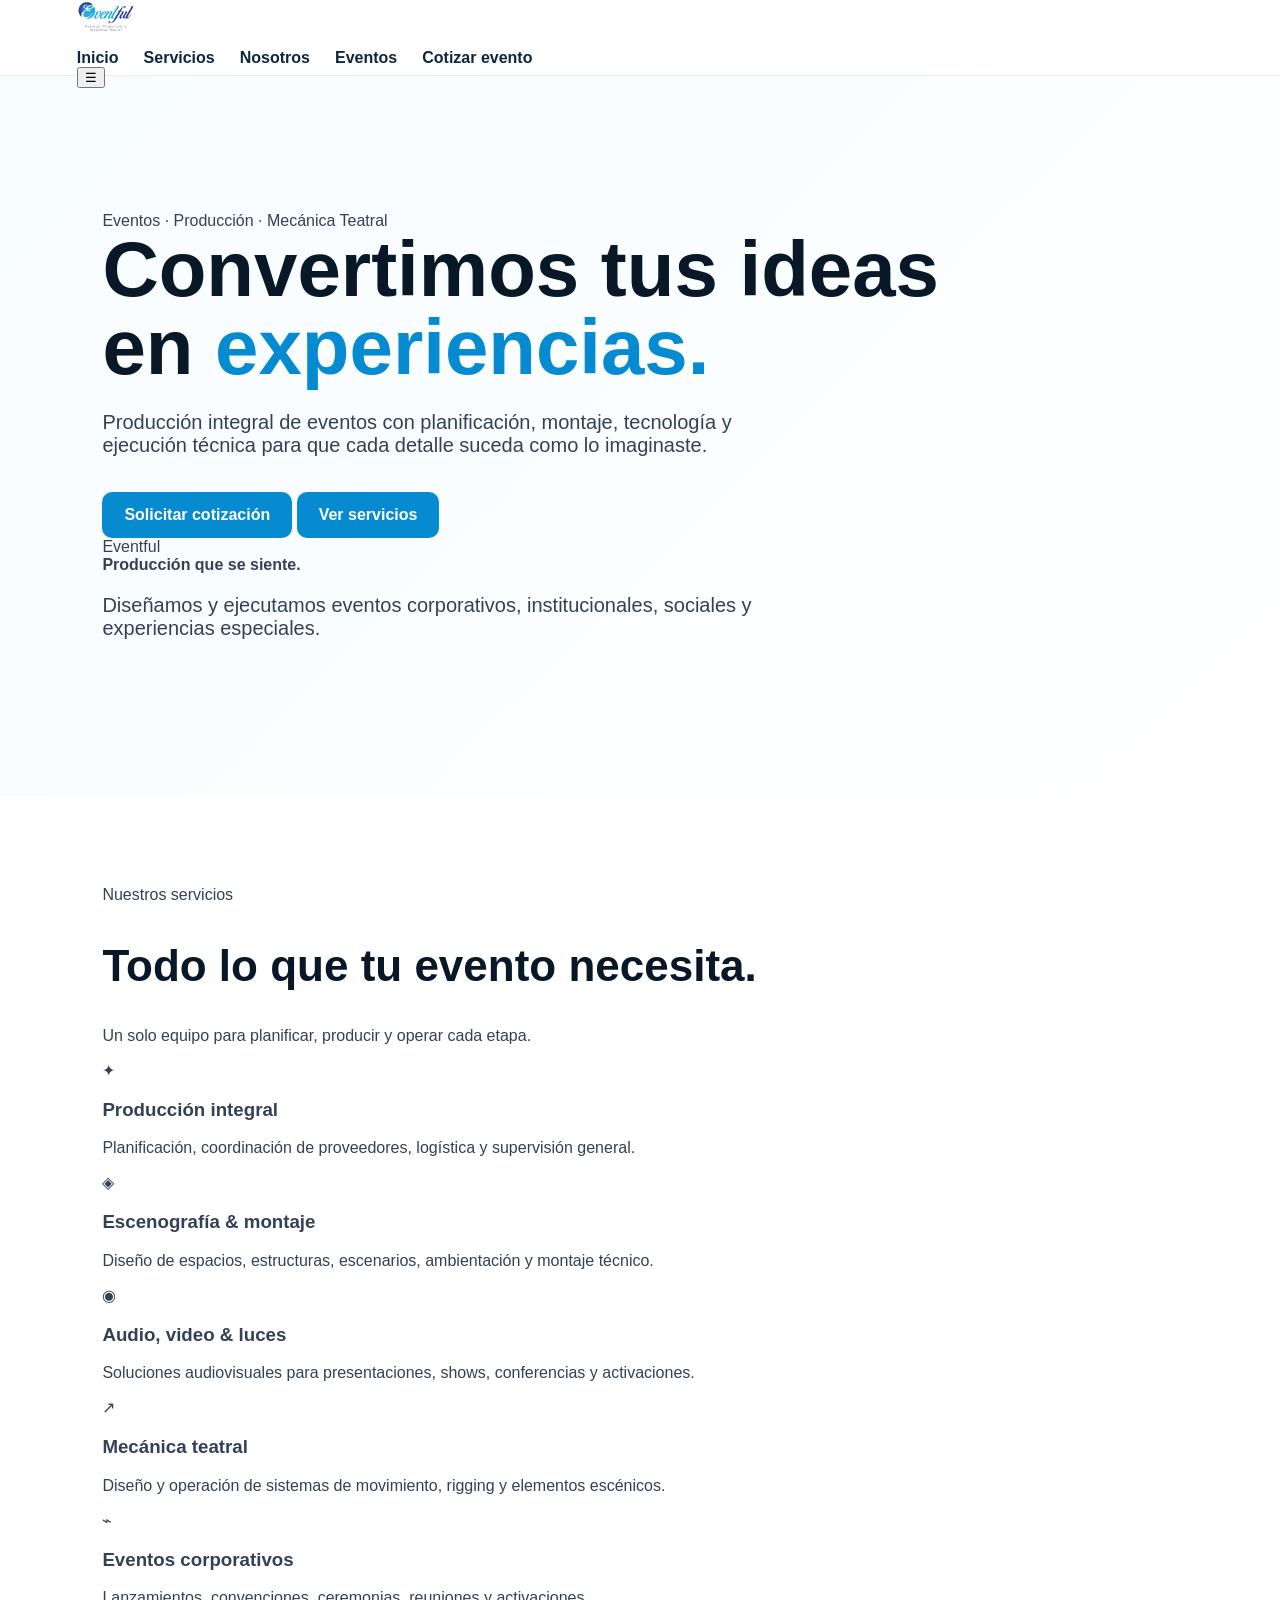
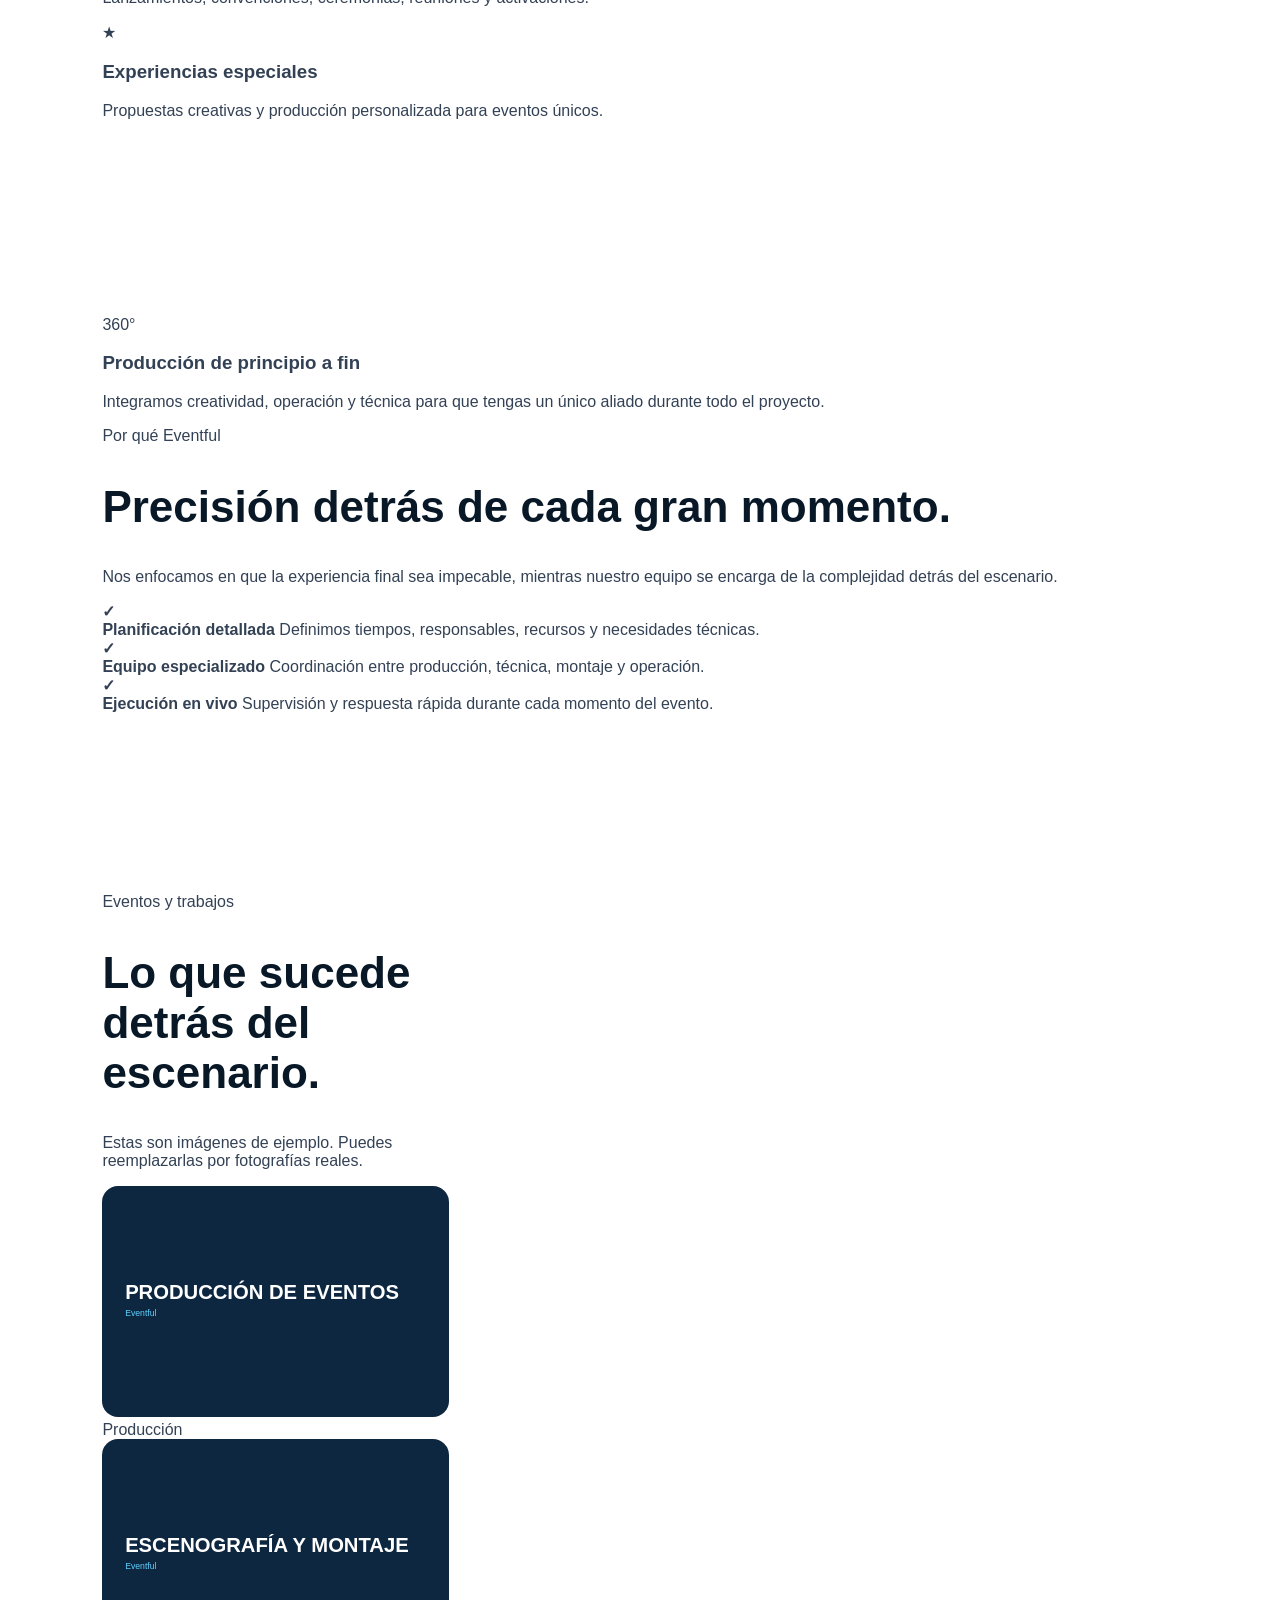
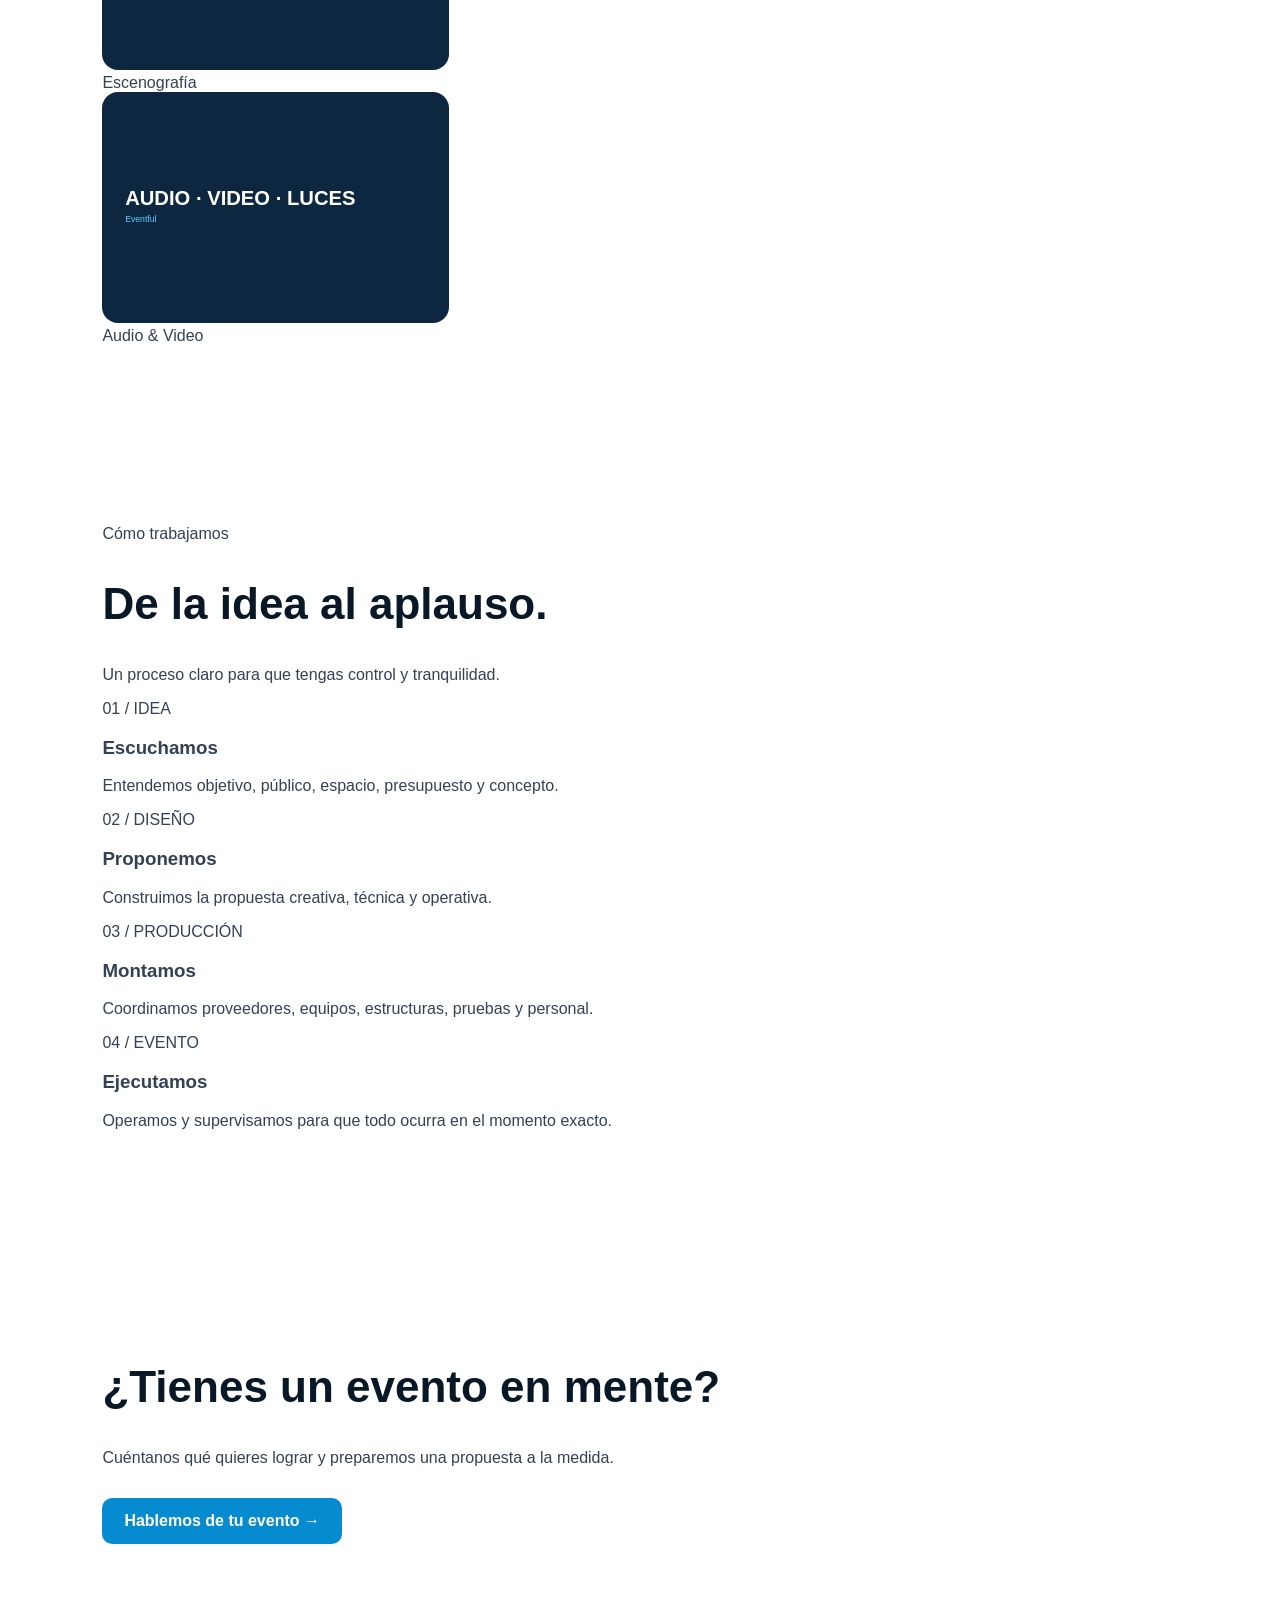
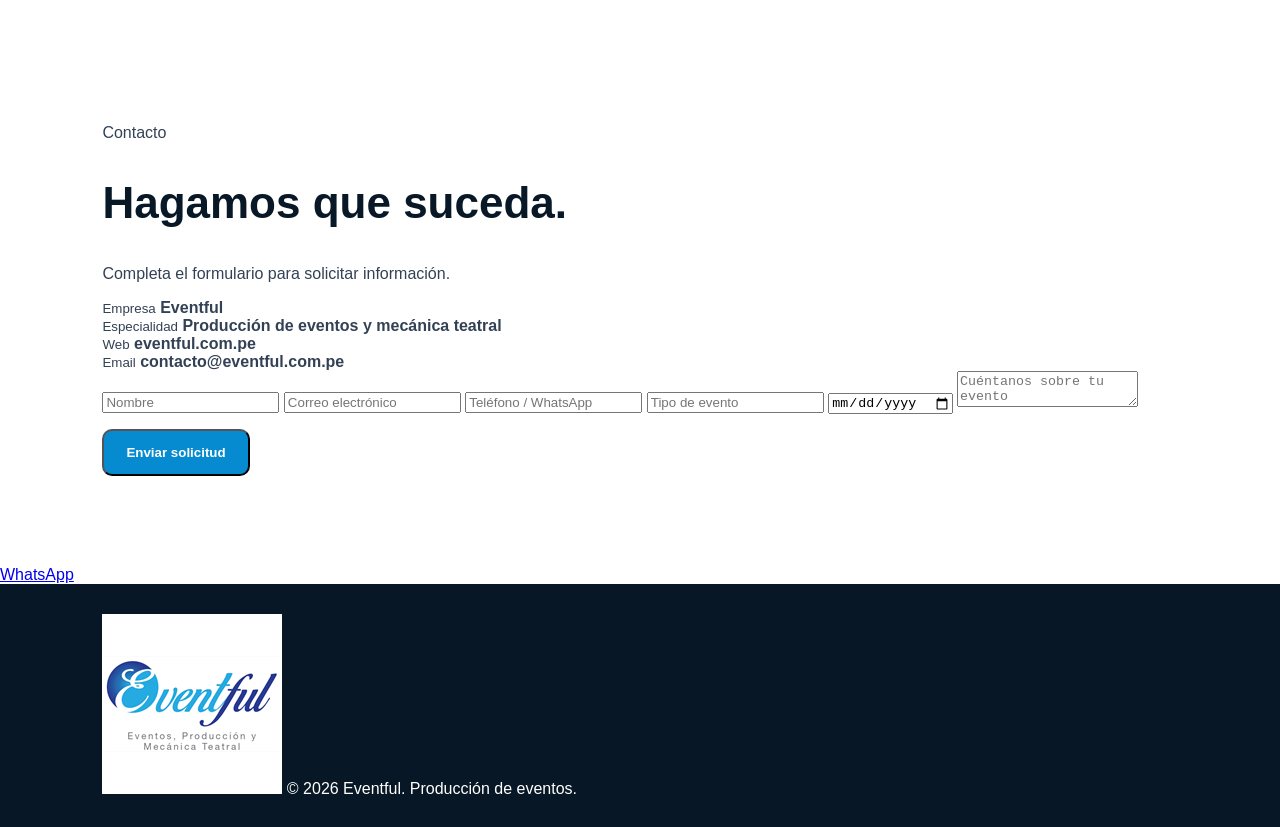
==== index.html @ 6dc1ee7d "Add files via upload" ====
<!DOCTYPE html>
<html lang="es">
<head>
  <meta charset="UTF-8">
  <meta name="viewport" content="width=device-width, initial-scale=1.0">
  <meta name="description" content="Eventful - Producción de eventos, mecánica teatral y soluciones integrales.">
  <title>Eventful | Producción de Eventos</title>
  <link rel="stylesheet" href="style.css">
</head>
<body>

<header>
  <div class="container nav">
    <a href="#inicio" aria-label="Eventful">
      <img class="logo" src="logo.png" alt="Eventful">
    </a>

    <nav>
      <a href="#inicio">Inicio</a>
      <a href="#servicios">Servicios</a>
      <a href="#nosotros">Nosotros</a>
      <a href="#eventos">Eventos</a>
      <a href="#contacto" class="nav-cta">Cotizar evento</a>
    </nav>

    <button class="menu" onclick="toggleMenu()" aria-label="Abrir menú">☰</button>
  </div>
</header>

<main>

<section class="hero" id="inicio">
  <div class="container hero-grid">
    <div class="reveal">
      <div class="eyebrow">Eventos · Producción · Mecánica Teatral</div>
      <h1>Convertimos tus ideas en <span>experiencias.</span></h1>
      <p>
        Producción integral de eventos con planificación, montaje, tecnología
        y ejecución técnica para que cada detalle suceda como lo imaginaste.
      </p>

      <div class="buttons">
        <a class="btn btn-primary" href="#contacto">Solicitar cotización</a>
        <a class="btn btn-outline" href="#servicios">Ver servicios</a>
      </div>
    </div>

    <div class="hero-card reveal">
      <div class="stage">
        <div class="stage-mark">Event<span>ful</span></div>
      </div>

      <div class="card-content">
        <strong>Producción que se siente.</strong>
        <p>
          Diseñamos y ejecutamos eventos corporativos, institucionales,
          sociales y experiencias especiales.
        </p>
      </div>
    </div>
  </div>
</section>

<section id="servicios">
  <div class="container">
    <div class="section-head reveal">
      <div class="kicker">Nuestros servicios</div>
      <h2>Todo lo que tu evento necesita.</h2>
      <p>Un solo equipo para planificar, producir y operar cada etapa.</p>
    </div>

    <div class="service-grid">
      <article class="service reveal">
        <div class="icon">✦</div>
        <h3>Producción integral</h3>
        <p>Planificación, coordinación de proveedores, logística y supervisión general.</p>
      </article>

      <article class="service reveal">
        <div class="icon">◈</div>
        <h3>Escenografía & montaje</h3>
        <p>Diseño de espacios, estructuras, escenarios, ambientación y montaje técnico.</p>
      </article>

      <article class="service reveal">
        <div class="icon">◉</div>
        <h3>Audio, video & luces</h3>
        <p>Soluciones audiovisuales para presentaciones, shows, conferencias y activaciones.</p>
      </article>

      <article class="service reveal">
        <div class="icon">↗</div>
        <h3>Mecánica teatral</h3>
        <p>Diseño y operación de sistemas de movimiento, rigging y elementos escénicos.</p>
      </article>

      <article class="service reveal">
        <div class="icon">⌁</div>
        <h3>Eventos corporativos</h3>
        <p>Lanzamientos, convenciones, ceremonias, reuniones y activaciones.</p>
      </article>

      <article class="service reveal">
        <div class="icon">★</div>
        <h3>Experiencias especiales</h3>
        <p>Propuestas creativas y producción personalizada para eventos únicos.</p>
      </article>
    </div>
  </div>
</section>

<section class="about" id="nosotros">
  <div class="container about-grid">

    <div class="about-panel reveal">
      <div class="big">360°</div>
      <h3>Producción de principio a fin</h3>
      <p>
        Integramos creatividad, operación y técnica para que tengas
        un único aliado durante todo el proyecto.
      </p>
    </div>

    <div class="reveal">
      <div class="kicker">Por qué Eventful</div>
      <h2>Precisión detrás de cada gran momento.</h2>
      <p>
        Nos enfocamos en que la experiencia final sea impecable,
        mientras nuestro equipo se encarga de la complejidad detrás del escenario.
      </p>

      <div class="checks">
        <div class="check">
          <b>✓</b>
          <div>
            <strong>Planificación detallada</strong>
            <span>Definimos tiempos, responsables, recursos y necesidades técnicas.</span>
          </div>
        </div>

        <div class="check">
          <b>✓</b>
          <div>
            <strong>Equipo especializado</strong>
            <span>Coordinación entre producción, técnica, montaje y operación.</span>
          </div>
        </div>

        <div class="check">
          <b>✓</b>
          <div>
            <strong>Ejecución en vivo</strong>
            <span>Supervisión y respuesta rápida durante cada momento del evento.</span>
          </div>
        </div>
      </div>
    </div>

  </div>
</section>

<section class="gallery" id="eventos">
  <div class="container">

    <div class="section-head reveal">
      <div class="kicker">Eventos y trabajos</div>
      <h2>Lo que sucede detrás del escenario.</h2>
      <p>Estas son imágenes de ejemplo. Puedes reemplazarlas por fotografías reales.</p>
    </div>

    <div class="gallery-grid">
      <div class="gallery-item reveal">
        <img src="evento-1.svg" alt="Producción de eventos">
        <span>Producción</span>
      </div>

      <div class="gallery-item reveal">
        <img src="evento-2.svg" alt="Escenografía y montaje">
        <span>Escenografía</span>
      </div>

      <div class="gallery-item reveal">
        <img src="evento-3.svg" alt="Audio, video e iluminación">
        <span>Audio & Video</span>
      </div>
    </div>

  </div>
</section>

<section id="proceso">
  <div class="container">

    <div class="section-head reveal">
      <div class="kicker">Cómo trabajamos</div>
      <h2>De la idea al aplauso.</h2>
      <p>Un proceso claro para que tengas control y tranquilidad.</p>
    </div>

    <div class="process-grid">
      <div class="step reveal">
        <div class="num">01 / IDEA</div>
        <h3>Escuchamos</h3>
        <p>Entendemos objetivo, público, espacio, presupuesto y concepto.</p>
      </div>

      <div class="step reveal">
        <div class="num">02 / DISEÑO</div>
        <h3>Proponemos</h3>
        <p>Construimos la propuesta creativa, técnica y operativa.</p>
      </div>

      <div class="step reveal">
        <div class="num">03 / PRODUCCIÓN</div>
        <h3>Montamos</h3>
        <p>Coordinamos proveedores, equipos, estructuras, pruebas y personal.</p>
      </div>

      <div class="step reveal">
        <div class="num">04 / EVENTO</div>
        <h3>Ejecutamos</h3>
        <p>Operamos y supervisamos para que todo ocurra en el momento exacto.</p>
      </div>
    </div>

  </div>
</section>

<section class="cta">
  <div class="container">
    <div class="cta-box reveal">
      <div>
        <h2>¿Tienes un evento en mente?</h2>
        <p>Cuéntanos qué quieres lograr y preparemos una propuesta a la medida.</p>
      </div>
      <a class="btn" href="#contacto">Hablemos de tu evento →</a>
    </div>
  </div>
</section>

<section class="contact" id="contacto">
  <div class="container">

    <div class="section-head reveal">
      <div class="kicker">Contacto</div>
      <h2>Hagamos que suceda.</h2>
      <p>Completa el formulario para solicitar información.</p>
    </div>

    <div class="contact-grid">

      <div class="contact-card reveal">
        <div class="contact-item">
          <small>Empresa</small>
          <strong>Eventful</strong>
        </div>

        <div class="contact-item">
          <small>Especialidad</small>
          <strong>Producción de eventos y mecánica teatral</strong>
        </div>

        <div class="contact-item">
          <small>Web</small>
          <strong>eventful.com.pe</strong>
        </div>

        <div class="contact-item">
          <small>Email</small>
          <strong>contacto@eventful.com.pe</strong>
        </div>
      </div>

      <div class="contact-card reveal">
        <form onsubmit="sendForm(event)">
          <input id="name" type="text" placeholder="Nombre" required>
          <input id="email" type="email" placeholder="Correo electrónico" required>
          <input id="phone" type="tel" placeholder="Teléfono / WhatsApp" required>
          <input id="event" type="text" placeholder="Tipo de evento">
          <input id="date" type="date">
          <textarea id="message" placeholder="Cuéntanos sobre tu evento" required></textarea>
          <button class="btn btn-primary" type="submit">Enviar solicitud</button>
        </form>
      </div>

    </div>
  </div>
</section>

</main>

<a class="whatsapp" href="https://wa.me/51999999999" target="_blank" rel="noopener">
  WhatsApp
</a>

<footer>
  <div class="container footer-inner">
    <img class="footer-logo" src="logo.png" alt="Eventful">
    <span>© <span id="year"></span> Eventful. Producción de eventos.</span>
  </div>
</footer>

<script src="script.js"></script>
<script>
  document.getElementById("year").textContent = new Date().getFullYear();

  function toggleMenu() {
    const nav = document.querySelector("nav");
    if (nav.style.display === "flex") {
      nav.removeAttribute("style");
    } else {
      nav.style.display = "flex";
      nav.style.position = "absolute";
      nav.style.top = "76px";
      nav.style.left = "0";
      nav.style.right = "0";
      nav.style.padding = "20px";
      nav.style.background = "#fff";
      nav.style.flexDirection = "column";
      nav.style.alignItems = "stretch";
    }
  }

  function sendForm(e) {
    e.preventDefault();

    const name = document.getElementById("name").value;
    const email = document.getElementById("email").value;
    const phone = document.getElementById("phone").value;
    const eventType = document.getElementById("event").value || "Evento";
    const date = document.getElementById("date").value || "Por definir";
    const message = document.getElementById("message").value;

    const subject = encodeURIComponent("Solicitud de cotización - " + eventType);

    const body = encodeURIComponent(
      "Hola Eventful,%0A%0A" +
      "Nombre: " + name + "%0A" +
      "Correo: " + email + "%0A" +
      "Teléfono: " + phone + "%0A" +
      "Tipo de evento: " + eventType + "%0A" +
      "Fecha: " + date + "%0A%0A" +
      "Detalles:%0A" + message
    );

    window.location.href =
      "mailto:contacto@eventful.com.pe?subject=" + subject + "&body=" + body;
  }
</script>

</body>
</html>
---- style.css ----
*{box-sizing:border-box}html{scroll-behavior:smooth}body{margin:0;font-family:Arial,Segoe UI,sans-serif;color:#334155}header{height:76px;display:flex;align-items:center;justify-content:space-between;padding:8px 6%;position:sticky;top:0;background:#fff;z-index:10;border-bottom:1px solid #eee}header img{height:58px}nav{display:flex;gap:25px}nav a{color:#0d2740;text-decoration:none;font-weight:700}.hero{min-height:80vh;padding:120px 8%;display:flex;flex-direction:column;justify-content:center;background:linear-gradient(135deg,#f7fcff,#fff)}h1{font-size:clamp(42px,7vw,78px);max-width:850px;color:#081827;line-height:1;margin:0 0 25px}h1 span{color:#078bd0}h2{font-size:44px;color:#081827}.hero p{font-size:20px;max-width:700px}.btn{display:inline-block;background:#078bd0;color:white;padding:14px 22px;border-radius:10px;text-decoration:none;font-weight:bold;margin-top:15px}.grid{display:grid;grid-template-columns:repeat(3,1fr);gap:20px}.grid article{padding:35px;background:#f5f9fc;border-radius:18px;font-size:20px;font-weight:bold;color:#0d2740}section{padding:90px 8%}.gallery{display:grid;grid-template-columns:repeat(3,1fr);gap:18px}.gallery img{width:100%;border-radius:16px}footer{padding:30px 8%;background:#071725;color:#fff}@media(max-width:700px){nav{display:none}.grid,.gallery{grid-template-columns:1fr}section{padding:65px 7%}}
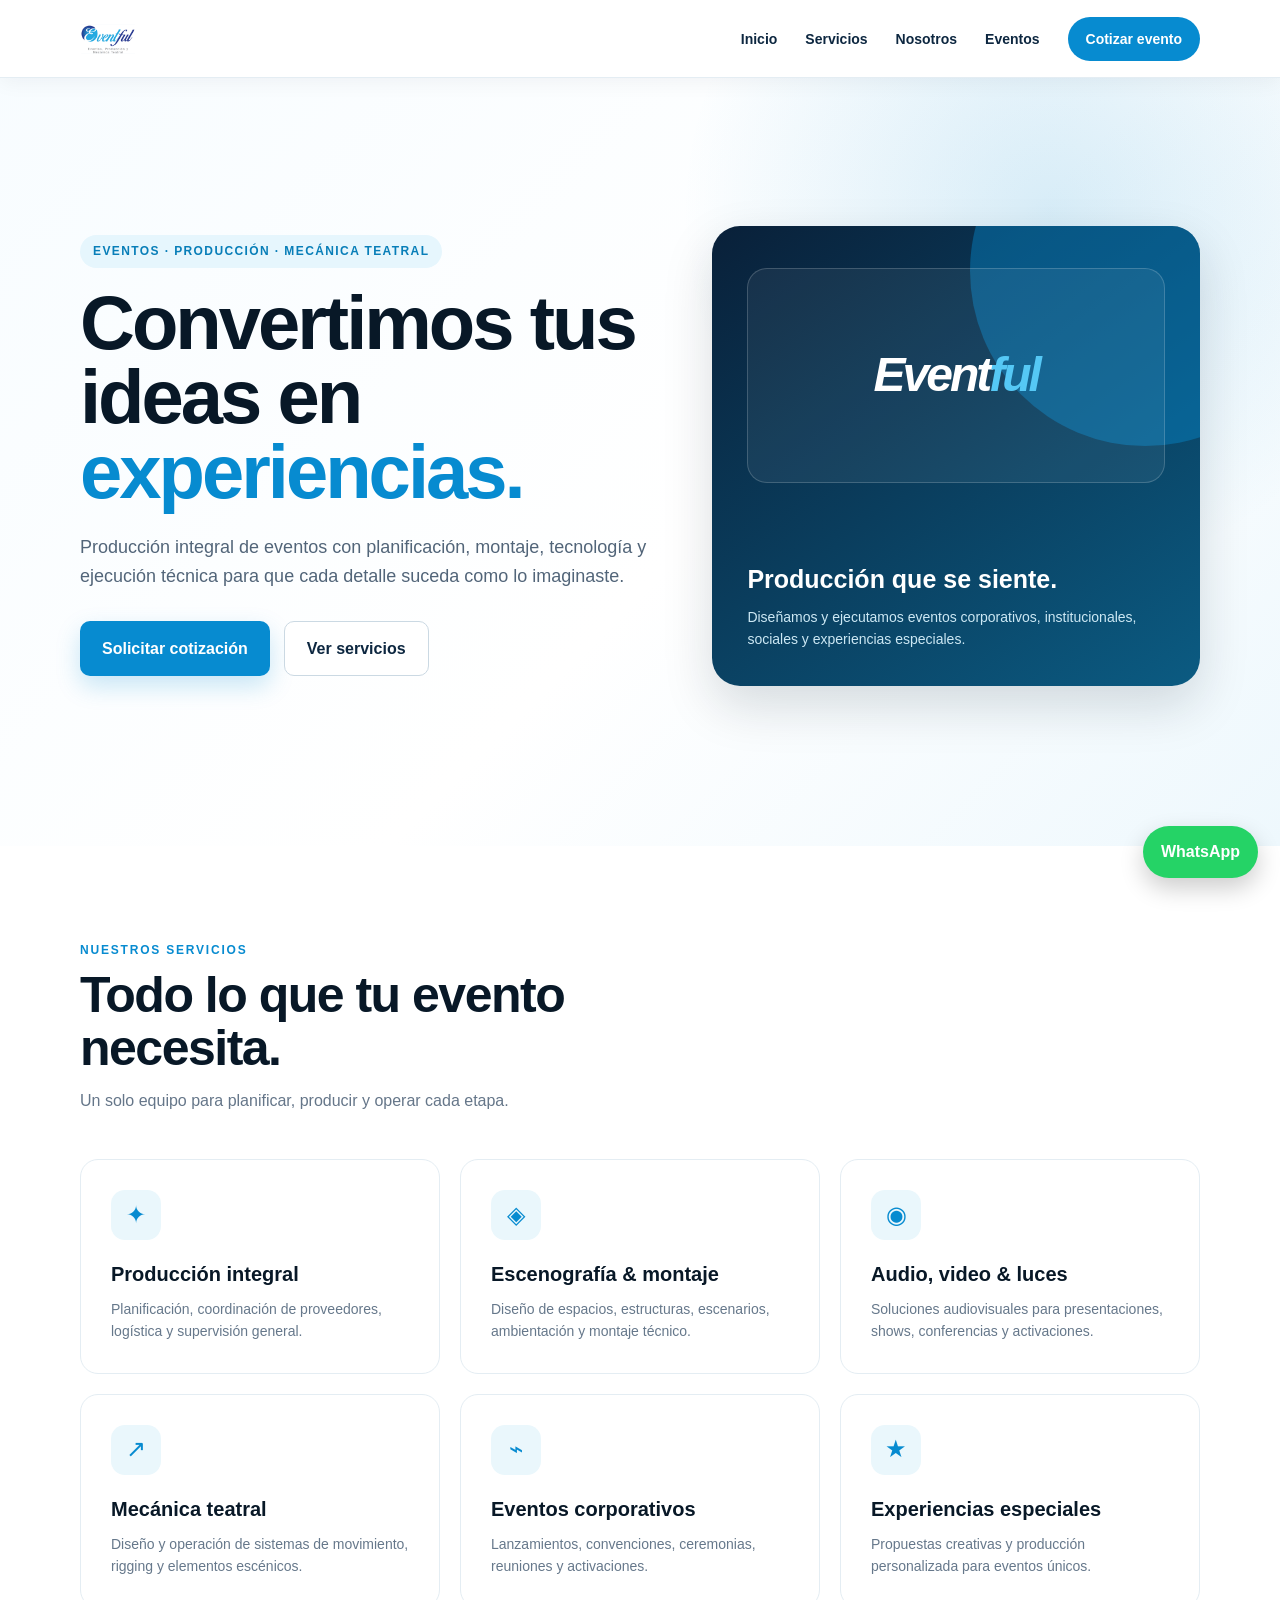
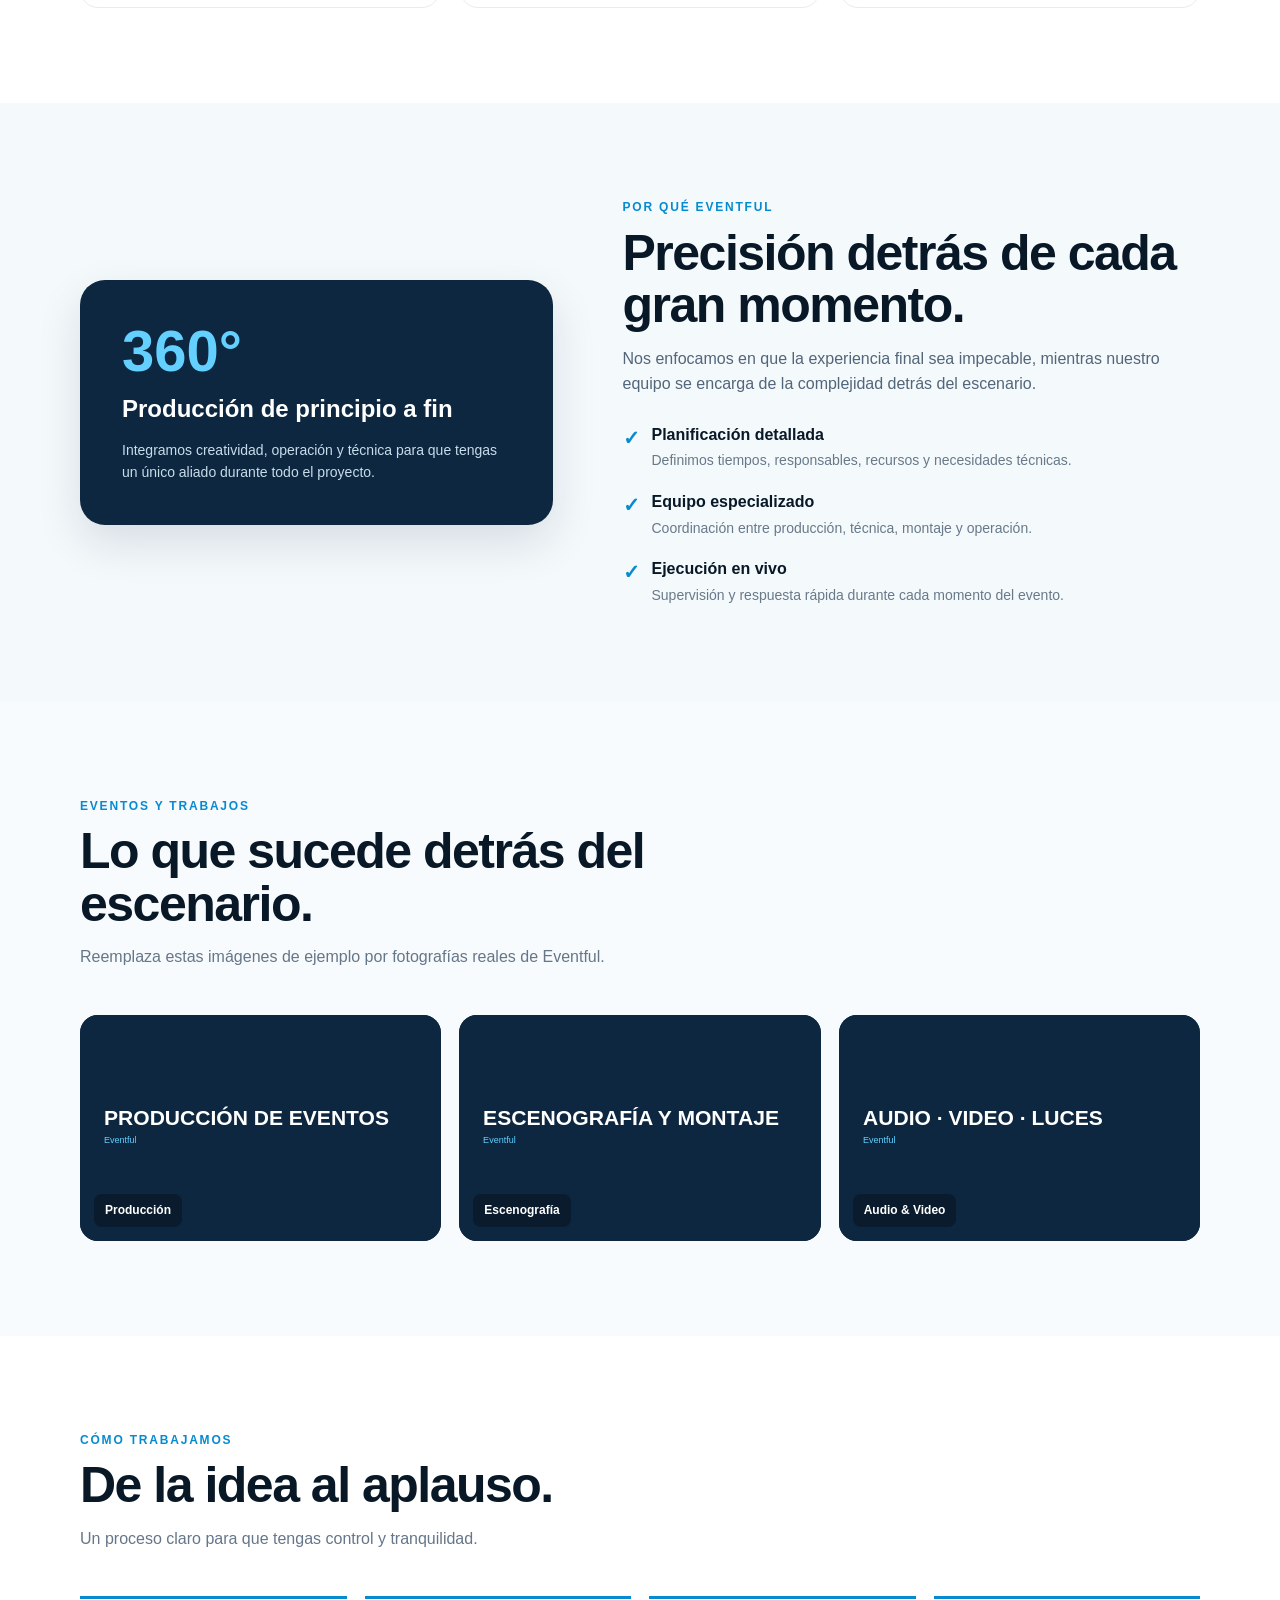
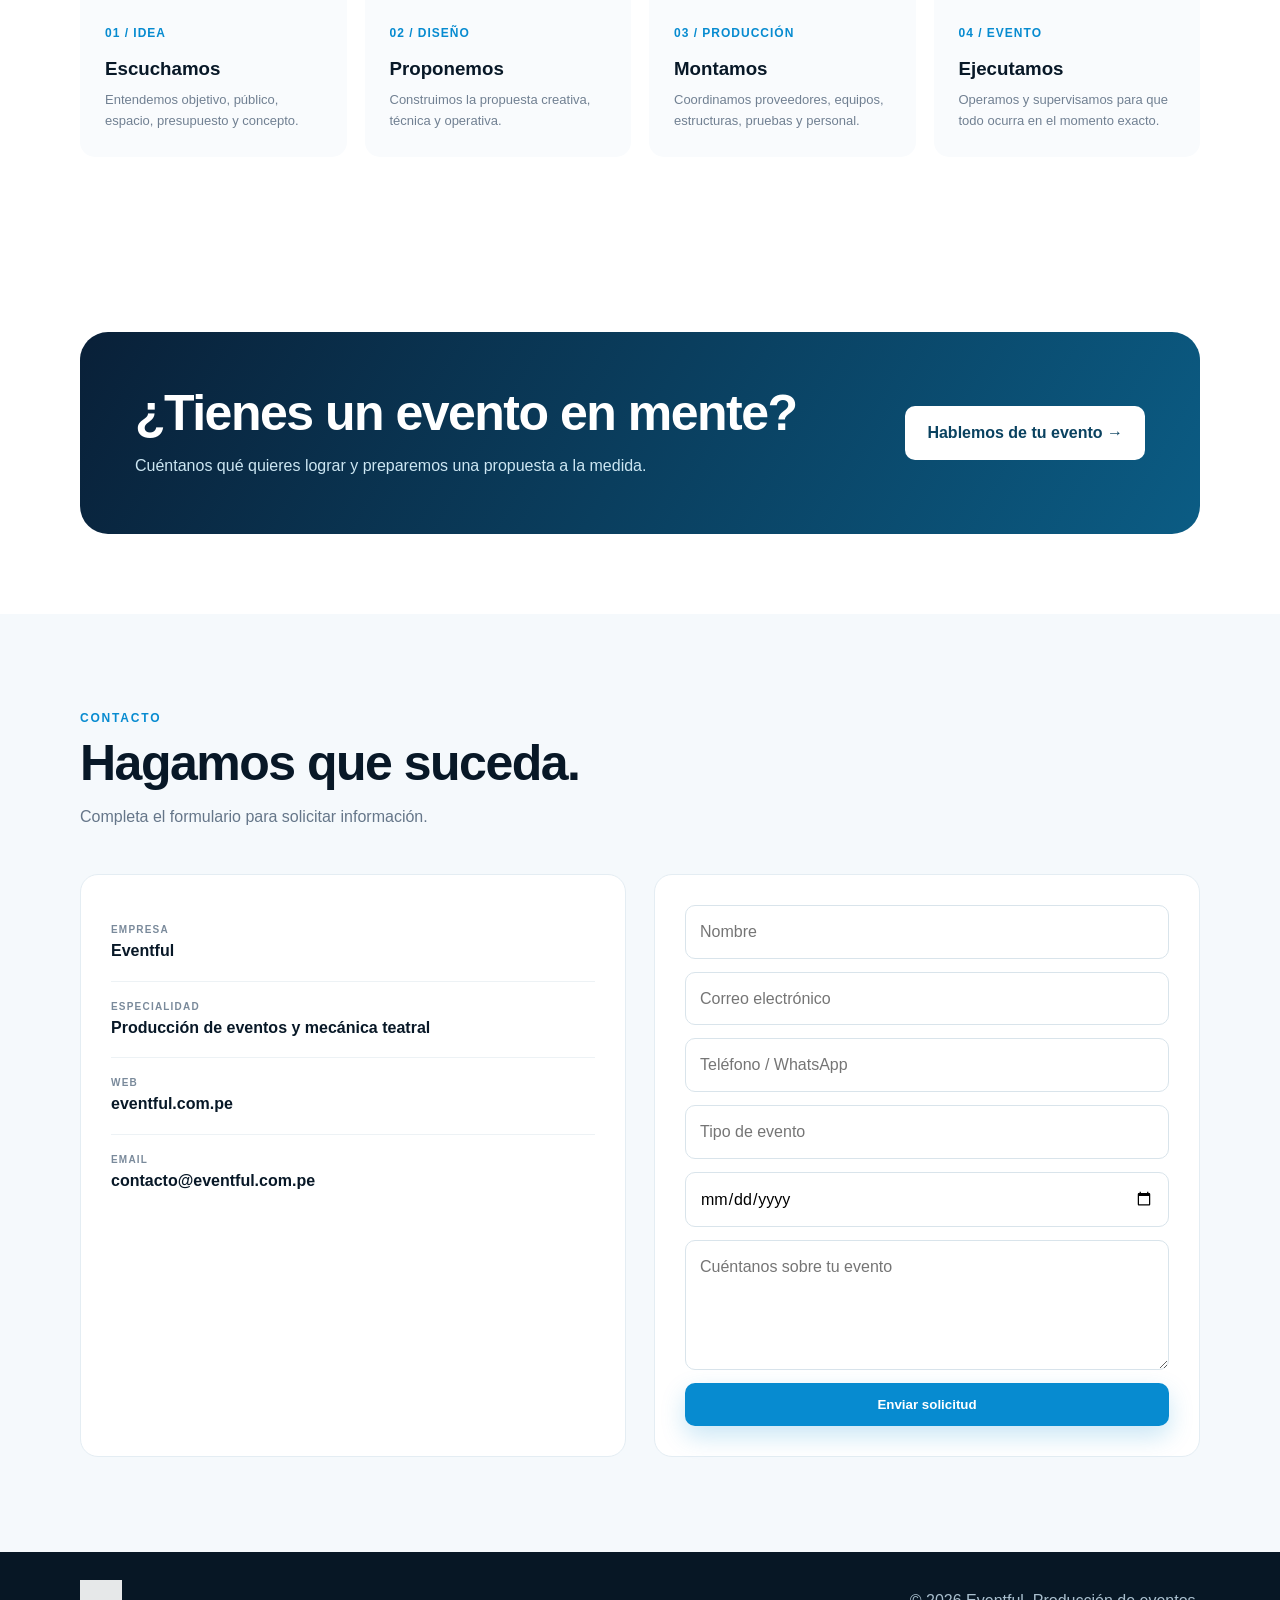
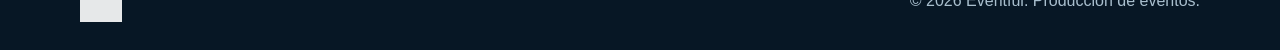
==== commit c813c262: "Update index.html" ====
--- a/index.html
+++ b/index.html
@@ -1,21 +1,462 @@
 <!DOCTYPE html>
 <html lang="es">
 <head>
-  <meta charset="UTF-8">
-  <meta name="viewport" content="width=device-width, initial-scale=1.0">
-  <meta name="description" content="Eventful - Producción de eventos, mecánica teatral y soluciones integrales.">
-  <title>Eventful | Producción de Eventos</title>
-  <link rel="stylesheet" href="style.css">
+<meta charset="UTF-8">
+<meta name="viewport" content="width=device-width, initial-scale=1.0">
+<meta name="description" content="Eventful - Producción de eventos, mecánica teatral y soluciones audiovisuales.">
+<title>Eventful | Producción de Eventos</title>
+
+<style>
+:root{
+  --blue:#078bd0;
+  --blue2:#55c8f5;
+  --dark:#081827;
+  --navy:#0d2740;
+  --text:#526579;
+  --light:#f4f9fc;
+  --line:#e4edf3;
+  --white:#fff;
+}
+
+*{box-sizing:border-box;margin:0;padding:0}
+html{scroll-behavior:smooth}
+body{
+  font-family:Arial,Helvetica,sans-serif;
+  color:var(--text);
+  background:#fff;
+  line-height:1.6;
+}
+a{text-decoration:none;color:inherit}
+
+.container{
+  width:min(1120px,92%);
+  margin:0 auto;
+}
+
+/* HEADER */
+header{
+  position:fixed;
+  top:0;
+  left:0;
+  right:0;
+  height:78px;
+  z-index:100;
+  background:rgba(255,255,255,.97);
+  border-bottom:1px solid var(--line);
+  box-shadow:0 4px 20px rgba(8,24,39,.05);
+}
+.nav{
+  height:78px;
+  display:flex;
+  align-items:center;
+  justify-content:space-between;
+}
+.logo{
+  width:auto;
+  height:56px;
+  display:block;
+}
+nav{
+  display:flex;
+  align-items:center;
+  gap:28px;
+  font-size:14px;
+  font-weight:800;
+  color:var(--navy);
+}
+nav a:hover{color:var(--blue)}
+.nav-cta{
+  color:#fff!important;
+  background:var(--blue);
+  padding:11px 18px;
+  border-radius:999px;
+}
+.menu{
+  display:none;
+  border:0;
+  background:#fff;
+  color:var(--navy);
+  font-size:25px;
+  cursor:pointer;
+}
+
+/* HERO */
+.hero{
+  min-height:94vh;
+  padding:145px 0 80px;
+  display:flex;
+  align-items:center;
+  background:
+    radial-gradient(circle at 82% 25%,rgba(7,139,208,.16),transparent 30%),
+    linear-gradient(135deg,#f7fcff 0%,#fff 58%,#eef8fd 100%);
+}
+.hero-grid{
+  display:grid;
+  grid-template-columns:1.08fr .92fr;
+  gap:60px;
+  align-items:center;
+}
+.eyebrow{
+  display:inline-block;
+  background:#e6f6fd;
+  color:#087eb8;
+  padding:7px 13px;
+  border-radius:999px;
+  margin-bottom:18px;
+  font-size:12px;
+  font-weight:900;
+  letter-spacing:1.4px;
+  text-transform:uppercase;
+}
+h1{
+  color:var(--dark);
+  font-size:clamp(44px,6vw,76px);
+  line-height:.98;
+  letter-spacing:-3px;
+  margin-bottom:24px;
+}
+h1 span{color:var(--blue)}
+.hero-text{
+  max-width:650px;
+  font-size:18px;
+  margin-bottom:30px;
+}
+.buttons{
+  display:flex;
+  flex-wrap:wrap;
+  gap:14px;
+}
+.btn{
+  display:inline-flex;
+  justify-content:center;
+  align-items:center;
+  padding:14px 22px;
+  border-radius:10px;
+  font-weight:800;
+  border:0;
+  cursor:pointer;
+}
+.btn-primary{
+  color:#fff;
+  background:var(--blue);
+  box-shadow:0 10px 25px rgba(7,139,208,.22);
+}
+.btn-outline{
+  color:var(--navy);
+  background:#fff;
+  border:1px solid #cbd9e3;
+}
+.hero-card{
+  min-height:460px;
+  padding:35px;
+  position:relative;
+  overflow:hidden;
+  border-radius:28px;
+  display:flex;
+  align-items:flex-end;
+  background:linear-gradient(145deg,#092039,#0b5b82);
+  box-shadow:0 20px 50px rgba(8,24,39,.15);
+}
+.hero-card:before{
+  content:"";
+  position:absolute;
+  width:350px;height:350px;
+  border-radius:50%;
+  top:-130px;right:-120px;
+  background:rgba(7,139,208,.42);
+}
+.stage{
+  position:absolute;
+  left:35px;right:35px;top:42px;
+  height:215px;
+  border:1px solid rgba(255,255,255,.18);
+  border-radius:20px;
+  display:flex;
+  align-items:center;
+  justify-content:center;
+  background:rgba(255,255,255,.06);
+}
+.stage-mark{
+  color:#fff;
+  font-size:48px;
+  font-weight:900;
+  font-style:italic;
+  letter-spacing:-3px;
+}
+.stage-mark span{color:var(--blue2)}
+.card-content{
+  position:relative;
+  z-index:2;
+  color:#fff;
+}
+.card-content strong{
+  display:block;
+  font-size:25px;
+  margin-bottom:7px;
+}
+.card-content p{color:#cce8f4;font-size:14px}
+
+/* GENERAL */
+section{padding:95px 0}
+.kicker{
+  color:var(--blue);
+  font-size:12px;
+  font-weight:900;
+  letter-spacing:1.8px;
+  text-transform:uppercase;
+  margin-bottom:9px;
+}
+.section-head{
+  max-width:680px;
+  margin-bottom:45px;
+}
+h2{
+  color:var(--dark);
+  font-size:clamp(34px,4vw,50px);
+  line-height:1.05;
+  letter-spacing:-1.5px;
+  margin-bottom:14px;
+}
+.section-head p{color:#657689}
+
+/* SERVICES */
+.service-grid{
+  display:grid;
+  grid-template-columns:repeat(3,1fr);
+  gap:20px;
+}
+.service{
+  padding:30px;
+  background:#fff;
+  border:1px solid var(--line);
+  border-radius:18px;
+  transition:.25s;
+}
+.service:hover{
+  transform:translateY(-5px);
+  box-shadow:0 18px 45px rgba(8,24,39,.11);
+  border-color:#bfe4f3;
+}
+.icon{
+  width:50px;height:50px;
+  border-radius:14px;
+  display:grid;
+  place-items:center;
+  margin-bottom:18px;
+  background:#eaf7fc;
+  color:var(--blue);
+  font-size:24px;
+}
+.service h3{color:var(--dark);font-size:20px;margin-bottom:8px}
+.service p{font-size:14px;color:#66788b}
+
+/* ABOUT */
+.about{background:var(--light)}
+.about-grid{
+  display:grid;
+  grid-template-columns:.9fr 1.1fr;
+  gap:70px;
+  align-items:center;
+}
+.about-panel{
+  padding:42px;
+  border-radius:25px;
+  color:#fff;
+  background:var(--navy);
+  box-shadow:0 18px 45px rgba(8,24,39,.12);
+}
+.about-panel .big{
+  color:#63d0ff;
+  font-size:58px;
+  font-weight:900;
+  line-height:1;
+}
+.about-panel h3{font-size:24px;margin:10px 0}
+.about-panel p{font-size:14px;color:#c8dce9}
+.checks{display:grid;gap:16px;margin-top:25px}
+.check{display:flex;gap:12px}
+.check b{color:var(--blue);font-size:20px}
+.check strong{display:block;color:var(--dark)}
+.check span{font-size:14px;color:#68798a}
+
+/* GALLERY */
+.gallery{background:#f8fbfd}
+.gallery-grid{
+  display:grid;
+  grid-template-columns:repeat(3,1fr);
+  gap:18px;
+}
+.gallery-item{
+  position:relative;
+  overflow:hidden;
+  aspect-ratio:16/10;
+  border-radius:18px;
+  background:#0d2740;
+}
+.gallery-item img{
+  display:block;
+  width:100%;
+  height:100%;
+  object-fit:cover;
+  transition:.35s;
+}
+.gallery-item:hover img{transform:scale(1.04)}
+.gallery-item span{
+  position:absolute;
+  left:14px;
+  bottom:14px;
+  padding:7px 11px;
+  border-radius:8px;
+  background:rgba(8,24,39,.78);
+  color:#fff;
+  font-size:12px;
+  font-weight:800;
+}
+
+/* PROCESS */
+.process-grid{
+  display:grid;
+  grid-template-columns:repeat(4,1fr);
+  gap:18px;
+}
+.step{
+  padding:25px;
+  border-top:3px solid var(--blue);
+  background:#f9fbfd;
+  border-radius:0 0 15px 15px;
+}
+.step .num{
+  color:var(--blue);
+  font-size:12px;
+  font-weight:900;
+  letter-spacing:1px;
+}
+.step h3{color:var(--dark);margin:11px 0 6px}
+.step p{font-size:13px;color:#718092}
+
+/* CTA */
+.cta{padding:80px 0}
+.cta-box{
+  padding:55px;
+  border-radius:28px;
+  display:flex;
+  align-items:center;
+  justify-content:space-between;
+  gap:35px;
+  background:linear-gradient(120deg,#092038,#0b5c84);
+}
+.cta-box h2{color:#fff}
+.cta-box p{color:#cce6f2;margin-top:8px}
+.cta-box .btn{background:#fff;color:#0a4260;white-space:nowrap}
+
+/* CONTACT */
+.contact{background:#f5f9fc}
+.contact-grid{
+  display:grid;
+  grid-template-columns:1fr 1fr;
+  gap:28px;
+}
+.contact-card{
+  padding:30px;
+  background:#fff;
+  border:1px solid var(--line);
+  border-radius:18px;
+}
+.contact-item{
+  padding:17px 0;
+  border-bottom:1px solid #edf2f5;
+}
+.contact-item:last-child{border-bottom:0}
+.contact-item small{
+  display:block;
+  color:#7a8a9b;
+  font-size:10px;
+  font-weight:900;
+  letter-spacing:1.2px;
+  text-transform:uppercase;
+}
+.contact-item strong{color:var(--dark);font-size:16px}
+form{display:grid;gap:13px}
+input,textarea{
+  width:100%;
+  padding:13px 14px;
+  border:1px solid #d9e4eb;
+  border-radius:10px;
+  font:inherit;
+  outline:none;
+}
+input:focus,textarea:focus{
+  border-color:var(--blue);
+  box-shadow:0 0 0 3px rgba(7,139,208,.1);
+}
+textarea{min-height:130px;resize:vertical}
+
+/* WHATSAPP + FOOTER */
+.whatsapp{
+  position:fixed;
+  right:22px;
+  bottom:22px;
+  z-index:90;
+  padding:13px 18px;
+  border-radius:999px;
+  color:#fff;
+  background:#25D366;
+  font-weight:900;
+  box-shadow:0 10px 25px rgba(0,0,0,.2);
+}
+footer{
+  padding:28px 0;
+  background:#071725;
+  color:#a9bfce;
+}
+.footer-inner{
+  display:flex;
+  align-items:center;
+  justify-content:space-between;
+  gap:20px;
+}
+.footer-logo{height:42px;filter:brightness(0) invert(1);opacity:.9}
+
+/* MOBILE */
+@media(max-width:900px){
+  .hero-grid{grid-template-columns:1fr;gap:35px}
+  .hero-card{min-height:390px}
+  .service-grid{grid-template-columns:repeat(2,1fr)}
+  .gallery-grid{grid-template-columns:repeat(2,1fr)}
+  .process-grid{grid-template-columns:repeat(2,1fr)}
+  .about-grid{grid-template-columns:1fr;gap:40px}
+  .contact-grid{grid-template-columns:1fr}
+  nav{display:none}
+  .menu{display:block}
+}
+
+@media(max-width:600px){
+  header,.nav{height:70px}
+  .logo{height:51px}
+  .hero{padding:115px 0 65px}
+  h1{letter-spacing:-2px}
+  section{padding:70px 0}
+  .service-grid,.gallery-grid,.process-grid{grid-template-columns:1fr}
+  .hero-card{min-height:340px;padding:25px}
+  .stage{left:25px;right:25px;top:30px;height:165px}
+  .stage-mark{font-size:35px}
+  .cta-box{display:block;padding:38px}
+  .cta-box .btn{margin-top:24px}
+  .footer-inner{flex-direction:column;align-items:flex-start}
+  .whatsapp{right:14px;bottom:14px}
+}
+</style>
 </head>
+
 <body>
 
 <header>
   <div class="container nav">
-    <a href="#inicio" aria-label="Eventful">
+    <a href="#inicio">
       <img class="logo" src="logo.png" alt="Eventful">
     </a>
 
-    <nav>
+    <nav id="mainNav">
       <a href="#inicio">Inicio</a>
       <a href="#servicios">Servicios</a>
       <a href="#nosotros">Nosotros</a>
@@ -31,31 +472,26 @@
 
 <section class="hero" id="inicio">
   <div class="container hero-grid">
-    <div class="reveal">
+    <div>
       <div class="eyebrow">Eventos · Producción · Mecánica Teatral</div>
       <h1>Convertimos tus ideas en <span>experiencias.</span></h1>
-      <p>
+      <p class="hero-text">
         Producción integral de eventos con planificación, montaje, tecnología
         y ejecución técnica para que cada detalle suceda como lo imaginaste.
       </p>
-
       <div class="buttons">
         <a class="btn btn-primary" href="#contacto">Solicitar cotización</a>
         <a class="btn btn-outline" href="#servicios">Ver servicios</a>
       </div>
     </div>
 
-    <div class="hero-card reveal">
+    <div class="hero-card">
       <div class="stage">
         <div class="stage-mark">Event<span>ful</span></div>
       </div>
-
       <div class="card-content">
         <strong>Producción que se siente.</strong>
-        <p>
-          Diseñamos y ejecutamos eventos corporativos, institucionales,
-          sociales y experiencias especiales.
-        </p>
+        <p>Diseñamos y ejecutamos eventos corporativos, institucionales, sociales y experiencias especiales.</p>
       </div>
     </div>
   </div>
@@ -63,172 +499,81 @@
 
 <section id="servicios">
   <div class="container">
-    <div class="section-head reveal">
+    <div class="section-head">
       <div class="kicker">Nuestros servicios</div>
       <h2>Todo lo que tu evento necesita.</h2>
       <p>Un solo equipo para planificar, producir y operar cada etapa.</p>
     </div>
 
     <div class="service-grid">
-      <article class="service reveal">
-        <div class="icon">✦</div>
-        <h3>Producción integral</h3>
-        <p>Planificación, coordinación de proveedores, logística y supervisión general.</p>
-      </article>
-
-      <article class="service reveal">
-        <div class="icon">◈</div>
-        <h3>Escenografía & montaje</h3>
-        <p>Diseño de espacios, estructuras, escenarios, ambientación y montaje técnico.</p>
-      </article>
-
-      <article class="service reveal">
-        <div class="icon">◉</div>
-        <h3>Audio, video & luces</h3>
-        <p>Soluciones audiovisuales para presentaciones, shows, conferencias y activaciones.</p>
-      </article>
-
-      <article class="service reveal">
-        <div class="icon">↗</div>
-        <h3>Mecánica teatral</h3>
-        <p>Diseño y operación de sistemas de movimiento, rigging y elementos escénicos.</p>
-      </article>
-
-      <article class="service reveal">
-        <div class="icon">⌁</div>
-        <h3>Eventos corporativos</h3>
-        <p>Lanzamientos, convenciones, ceremonias, reuniones y activaciones.</p>
-      </article>
-
-      <article class="service reveal">
-        <div class="icon">★</div>
-        <h3>Experiencias especiales</h3>
-        <p>Propuestas creativas y producción personalizada para eventos únicos.</p>
-      </article>
+      <article class="service"><div class="icon">✦</div><h3>Producción integral</h3><p>Planificación, coordinación de proveedores, logística y supervisión general.</p></article>
+      <article class="service"><div class="icon">◈</div><h3>Escenografía & montaje</h3><p>Diseño de espacios, estructuras, escenarios, ambientación y montaje técnico.</p></article>
+      <article class="service"><div class="icon">◉</div><h3>Audio, video & luces</h3><p>Soluciones audiovisuales para presentaciones, shows, conferencias y activaciones.</p></article>
+      <article class="service"><div class="icon">↗</div><h3>Mecánica teatral</h3><p>Diseño y operación de sistemas de movimiento, rigging y elementos escénicos.</p></article>
+      <article class="service"><div class="icon">⌁</div><h3>Eventos corporativos</h3><p>Lanzamientos, convenciones, ceremonias, reuniones y activaciones.</p></article>
+      <article class="service"><div class="icon">★</div><h3>Experiencias especiales</h3><p>Propuestas creativas y producción personalizada para eventos únicos.</p></article>
     </div>
   </div>
 </section>
 
 <section class="about" id="nosotros">
   <div class="container about-grid">
-
-    <div class="about-panel reveal">
+    <div class="about-panel">
       <div class="big">360°</div>
       <h3>Producción de principio a fin</h3>
-      <p>
-        Integramos creatividad, operación y técnica para que tengas
-        un único aliado durante todo el proyecto.
-      </p>
-    </div>
-
-    <div class="reveal">
+      <p>Integramos creatividad, operación y técnica para que tengas un único aliado durante todo el proyecto.</p>
+    </div>
+
+    <div>
       <div class="kicker">Por qué Eventful</div>
       <h2>Precisión detrás de cada gran momento.</h2>
-      <p>
-        Nos enfocamos en que la experiencia final sea impecable,
-        mientras nuestro equipo se encarga de la complejidad detrás del escenario.
-      </p>
+      <p>Nos enfocamos en que la experiencia final sea impecable, mientras nuestro equipo se encarga de la complejidad detrás del escenario.</p>
 
       <div class="checks">
-        <div class="check">
-          <b>✓</b>
-          <div>
-            <strong>Planificación detallada</strong>
-            <span>Definimos tiempos, responsables, recursos y necesidades técnicas.</span>
-          </div>
-        </div>
-
-        <div class="check">
-          <b>✓</b>
-          <div>
-            <strong>Equipo especializado</strong>
-            <span>Coordinación entre producción, técnica, montaje y operación.</span>
-          </div>
-        </div>
-
-        <div class="check">
-          <b>✓</b>
-          <div>
-            <strong>Ejecución en vivo</strong>
-            <span>Supervisión y respuesta rápida durante cada momento del evento.</span>
-          </div>
-        </div>
+        <div class="check"><b>✓</b><div><strong>Planificación detallada</strong><span>Definimos tiempos, responsables, recursos y necesidades técnicas.</span></div></div>
+        <div class="check"><b>✓</b><div><strong>Equipo especializado</strong><span>Coordinación entre producción, técnica, montaje y operación.</span></div></div>
+        <div class="check"><b>✓</b><div><strong>Ejecución en vivo</strong><span>Supervisión y respuesta rápida durante cada momento del evento.</span></div></div>
       </div>
     </div>
-
   </div>
 </section>
 
 <section class="gallery" id="eventos">
   <div class="container">
-
-    <div class="section-head reveal">
+    <div class="section-head">
       <div class="kicker">Eventos y trabajos</div>
       <h2>Lo que sucede detrás del escenario.</h2>
-      <p>Estas son imágenes de ejemplo. Puedes reemplazarlas por fotografías reales.</p>
+      <p>Reemplaza estas imágenes de ejemplo por fotografías reales de Eventful.</p>
     </div>
 
     <div class="gallery-grid">
-      <div class="gallery-item reveal">
-        <img src="evento-1.svg" alt="Producción de eventos">
-        <span>Producción</span>
-      </div>
-
-      <div class="gallery-item reveal">
-        <img src="evento-2.svg" alt="Escenografía y montaje">
-        <span>Escenografía</span>
-      </div>
-
-      <div class="gallery-item reveal">
-        <img src="evento-3.svg" alt="Audio, video e iluminación">
-        <span>Audio & Video</span>
-      </div>
-    </div>
-
+      <div class="gallery-item"><img src="evento-1.svg" alt="Producción de eventos"><span>Producción</span></div>
+      <div class="gallery-item"><img src="evento-2.svg" alt="Escenografía y montaje"><span>Escenografía</span></div>
+      <div class="gallery-item"><img src="evento-3.svg" alt="Audio, video e iluminación"><span>Audio & Video</span></div>
+    </div>
   </div>
 </section>
 
 <section id="proceso">
   <div class="container">
-
-    <div class="section-head reveal">
+    <div class="section-head">
       <div class="kicker">Cómo trabajamos</div>
       <h2>De la idea al aplauso.</h2>
       <p>Un proceso claro para que tengas control y tranquilidad.</p>
     </div>
 
     <div class="process-grid">
-      <div class="step reveal">
-        <div class="num">01 / IDEA</div>
-        <h3>Escuchamos</h3>
-        <p>Entendemos objetivo, público, espacio, presupuesto y concepto.</p>
-      </div>
-
-      <div class="step reveal">
-        <div class="num">02 / DISEÑO</div>
-        <h3>Proponemos</h3>
-        <p>Construimos la propuesta creativa, técnica y operativa.</p>
-      </div>
-
-      <div class="step reveal">
-        <div class="num">03 / PRODUCCIÓN</div>
-        <h3>Montamos</h3>
-        <p>Coordinamos proveedores, equipos, estructuras, pruebas y personal.</p>
-      </div>
-
-      <div class="step reveal">
-        <div class="num">04 / EVENTO</div>
-        <h3>Ejecutamos</h3>
-        <p>Operamos y supervisamos para que todo ocurra en el momento exacto.</p>
-      </div>
-    </div>
-
+      <div class="step"><div class="num">01 / IDEA</div><h3>Escuchamos</h3><p>Entendemos objetivo, público, espacio, presupuesto y concepto.</p></div>
+      <div class="step"><div class="num">02 / DISEÑO</div><h3>Proponemos</h3><p>Construimos la propuesta creativa, técnica y operativa.</p></div>
+      <div class="step"><div class="num">03 / PRODUCCIÓN</div><h3>Montamos</h3><p>Coordinamos proveedores, equipos, estructuras, pruebas y personal.</p></div>
+      <div class="step"><div class="num">04 / EVENTO</div><h3>Ejecutamos</h3><p>Operamos y supervisamos para que todo ocurra en el momento exacto.</p></div>
+    </div>
   </div>
 </section>
 
 <section class="cta">
   <div class="container">
-    <div class="cta-box reveal">
+    <div class="cta-box">
       <div>
         <h2>¿Tienes un evento en mente?</h2>
         <p>Cuéntanos qué quieres lograr y preparemos una propuesta a la medida.</p>
@@ -240,38 +585,21 @@
 
 <section class="contact" id="contacto">
   <div class="container">
-
-    <div class="section-head reveal">
+    <div class="section-head">
       <div class="kicker">Contacto</div>
       <h2>Hagamos que suceda.</h2>
       <p>Completa el formulario para solicitar información.</p>
     </div>
 
     <div class="contact-grid">
-
-      <div class="contact-card reveal">
-        <div class="contact-item">
-          <small>Empresa</small>
-          <strong>Eventful</strong>
-        </div>
-
-        <div class="contact-item">
-          <small>Especialidad</small>
-          <strong>Producción de eventos y mecánica teatral</strong>
-        </div>
-
-        <div class="contact-item">
-          <small>Web</small>
-          <strong>eventful.com.pe</strong>
-        </div>
-
-        <div class="contact-item">
-          <small>Email</small>
-          <strong>contacto@eventful.com.pe</strong>
-        </div>
+      <div class="contact-card">
+        <div class="contact-item"><small>Empresa</small><strong>Eventful</strong></div>
+        <div class="contact-item"><small>Especialidad</small><strong>Producción de eventos y mecánica teatral</strong></div>
+        <div class="contact-item"><small>Web</small><strong>eventful.com.pe</strong></div>
+        <div class="contact-item"><small>Email</small><strong>contacto@eventful.com.pe</strong></div>
       </div>
 
-      <div class="contact-card reveal">
+      <div class="contact-card">
         <form onsubmit="sendForm(event)">
           <input id="name" type="text" placeholder="Nombre" required>
           <input id="email" type="email" placeholder="Correo electrónico" required>
@@ -282,16 +610,13 @@
           <button class="btn btn-primary" type="submit">Enviar solicitud</button>
         </form>
       </div>
-
     </div>
   </div>
 </section>
 
 </main>
 
-<a class="whatsapp" href="https://wa.me/51999999999" target="_blank" rel="noopener">
-  WhatsApp
-</a>
+<a class="whatsapp" href="https://wa.me/51999999999" target="_blank" rel="noopener">WhatsApp</a>
 
 <footer>
   <div class="container footer-inner">
@@ -300,53 +625,61 @@
   </div>
 </footer>
 
-<script src="script.js"></script>
 <script>
-  document.getElementById("year").textContent = new Date().getFullYear();
-
-  function toggleMenu() {
-    const nav = document.querySelector("nav");
-    if (nav.style.display === "flex") {
-      nav.removeAttribute("style");
-    } else {
-      nav.style.display = "flex";
-      nav.style.position = "absolute";
-      nav.style.top = "76px";
-      nav.style.left = "0";
-      nav.style.right = "0";
-      nav.style.padding = "20px";
-      nav.style.background = "#fff";
-      nav.style.flexDirection = "column";
-      nav.style.alignItems = "stretch";
-    }
+document.getElementById("year").textContent = new Date().getFullYear();
+
+function toggleMenu(){
+  const nav = document.getElementById("mainNav");
+  if(nav.style.display === "flex"){
+    nav.style.display = "";
+    nav.style.position = "";
+    nav.style.top = "";
+    nav.style.left = "";
+    nav.style.right = "";
+    nav.style.padding = "";
+    nav.style.background = "";
+    nav.style.flexDirection = "";
+    nav.style.alignItems = "";
+  }else{
+    nav.style.display = "flex";
+    nav.style.position = "absolute";
+    nav.style.top = "70px";
+    nav.style.left = "0";
+    nav.style.right = "0";
+    nav.style.padding = "20px 6%";
+    nav.style.background = "#fff";
+    nav.style.flexDirection = "column";
+    nav.style.alignItems = "stretch";
+    nav.style.boxShadow = "0 15px 30px rgba(8,24,39,.10)";
   }
-
-  function sendForm(e) {
-    e.preventDefault();
-
-    const name = document.getElementById("name").value;
-    const email = document.getElementById("email").value;
-    const phone = document.getElementById("phone").value;
-    const eventType = document.getElementById("event").value || "Evento";
-    const date = document.getElementById("date").value || "Por definir";
-    const message = document.getElementById("message").value;
-
-    const subject = encodeURIComponent("Solicitud de cotización - " + eventType);
-
-    const body = encodeURIComponent(
-      "Hola Eventful,%0A%0A" +
-      "Nombre: " + name + "%0A" +
-      "Correo: " + email + "%0A" +
-      "Teléfono: " + phone + "%0A" +
-      "Tipo de evento: " + eventType + "%0A" +
-      "Fecha: " + date + "%0A%0A" +
-      "Detalles:%0A" + message
-    );
-
-    window.location.href =
-      "mailto:contacto@eventful.com.pe?subject=" + subject + "&body=" + body;
-  }
+}
+
+function sendForm(e){
+  e.preventDefault();
+
+  const name = document.getElementById("name").value;
+  const email = document.getElementById("email").value;
+  const phone = document.getElementById("phone").value;
+  const eventType = document.getElementById("event").value || "Evento";
+  const date = document.getElementById("date").value || "Por definir";
+  const message = document.getElementById("message").value;
+
+  const subject = encodeURIComponent("Solicitud de cotización - " + eventType);
+  const body = encodeURIComponent(
+    "Hola Eventful,\n\n" +
+    "Nombre: " + name + "\n" +
+    "Correo: " + email + "\n" +
+    "Teléfono: " + phone + "\n" +
+    "Tipo de evento: " + eventType + "\n" +
+    "Fecha: " + date + "\n\n" +
+    "Detalles:\n" + message
+  );
+
+  window.location.href =
+    "mailto:contacto@eventful.com.pe?subject=" + subject + "&body=" + body;
+}
 </script>
 
 </body>
 </html>
+
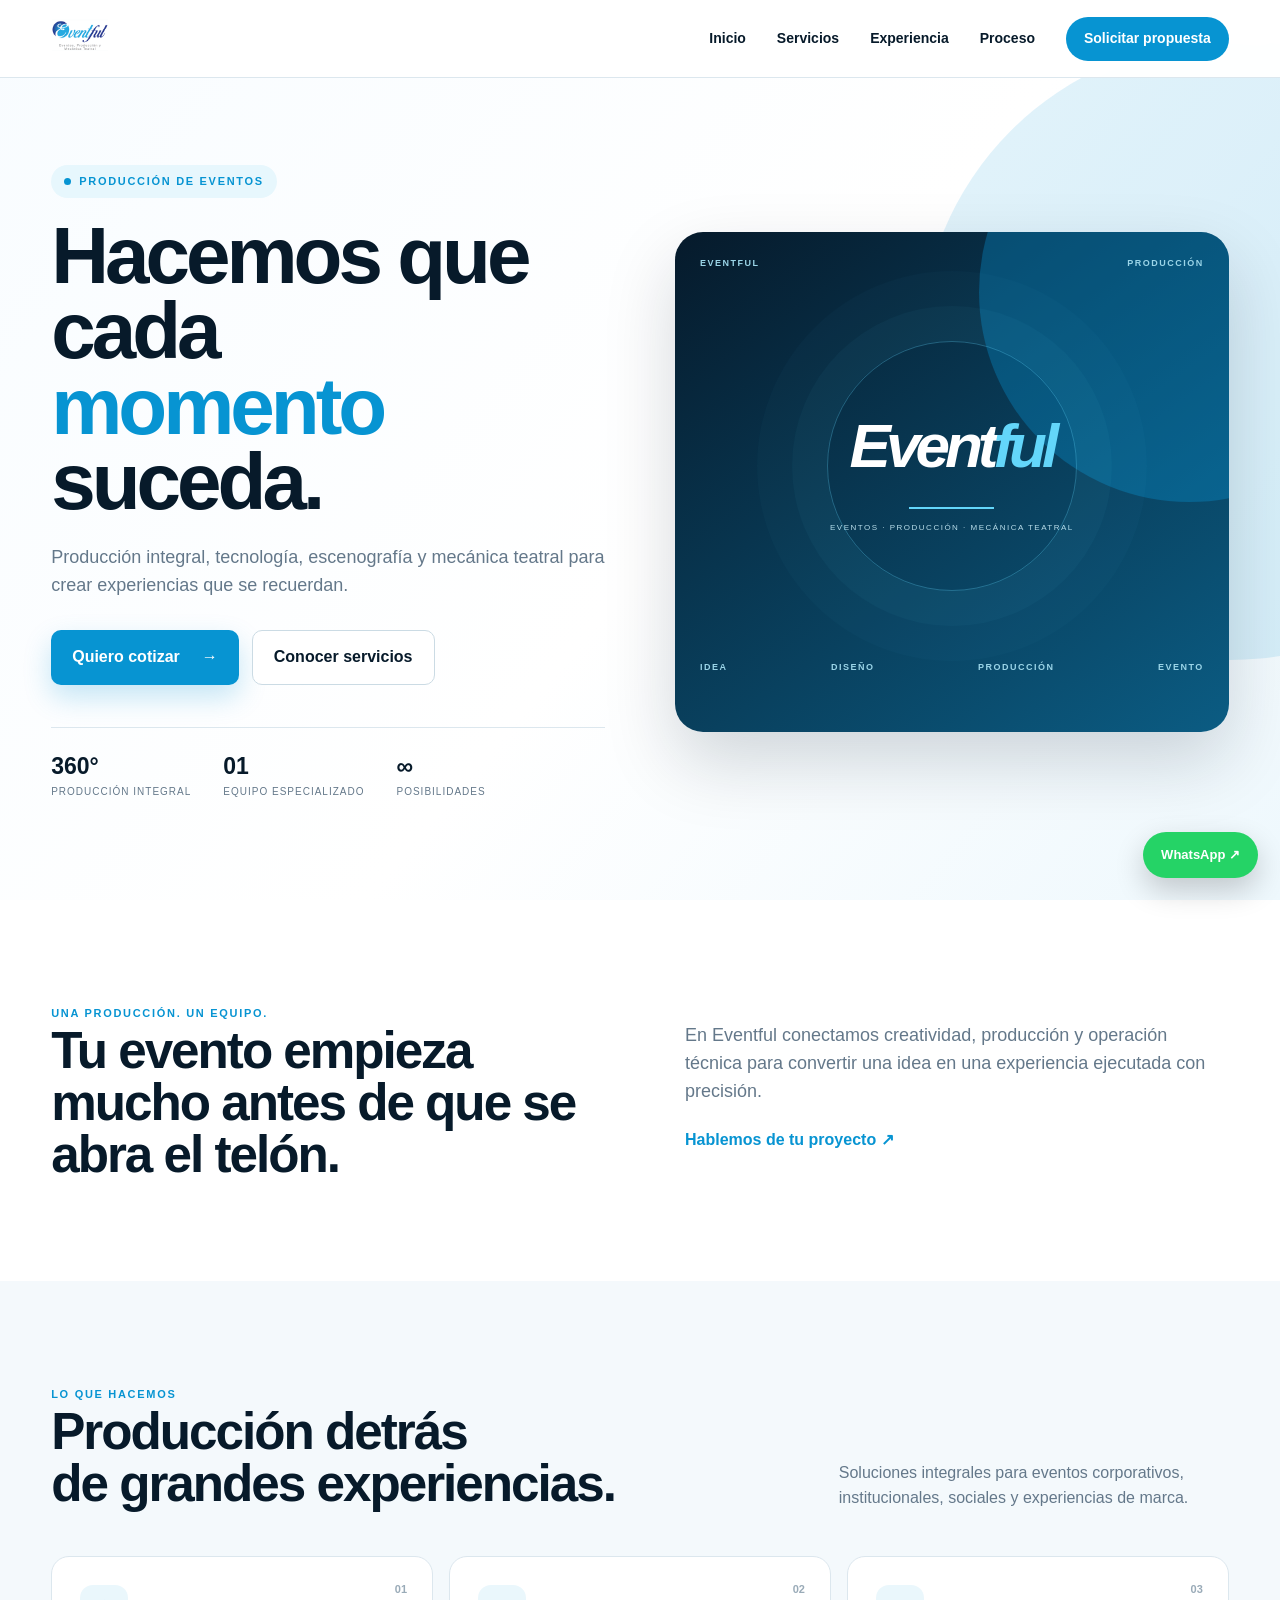
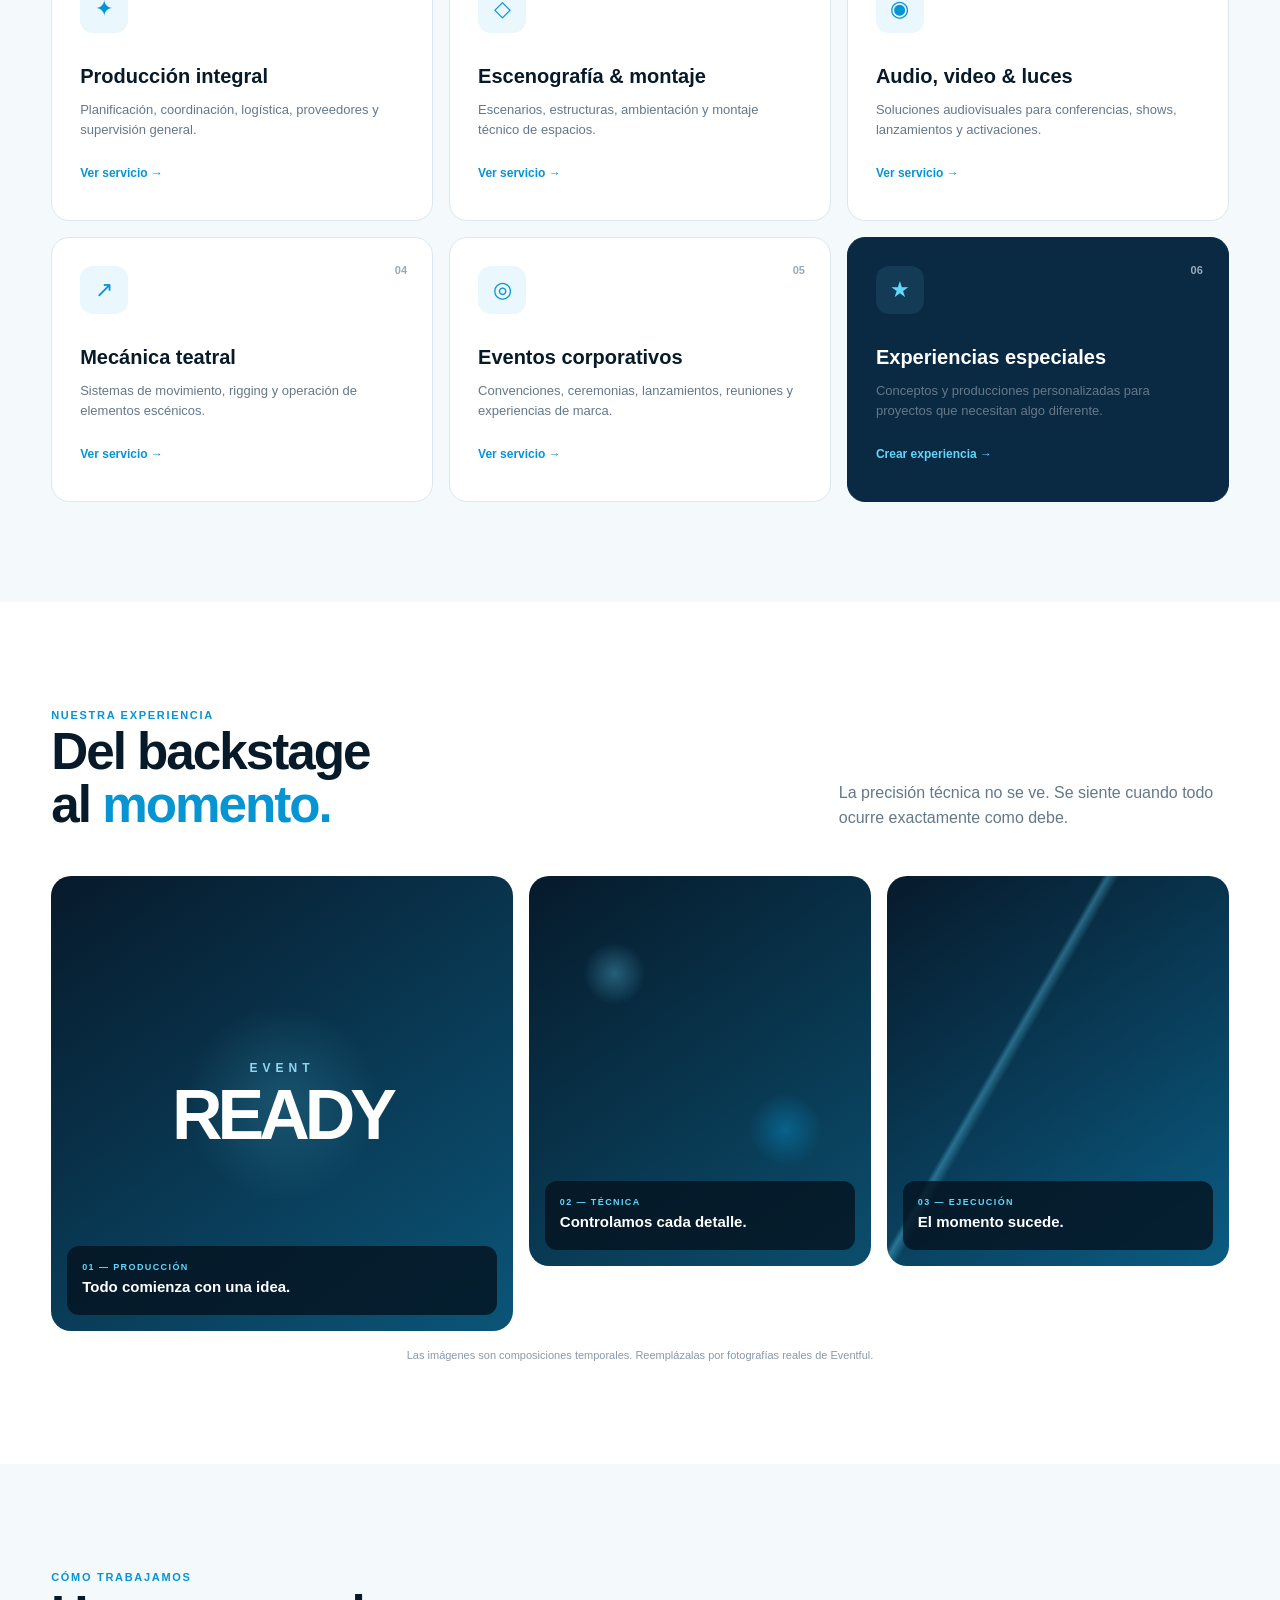
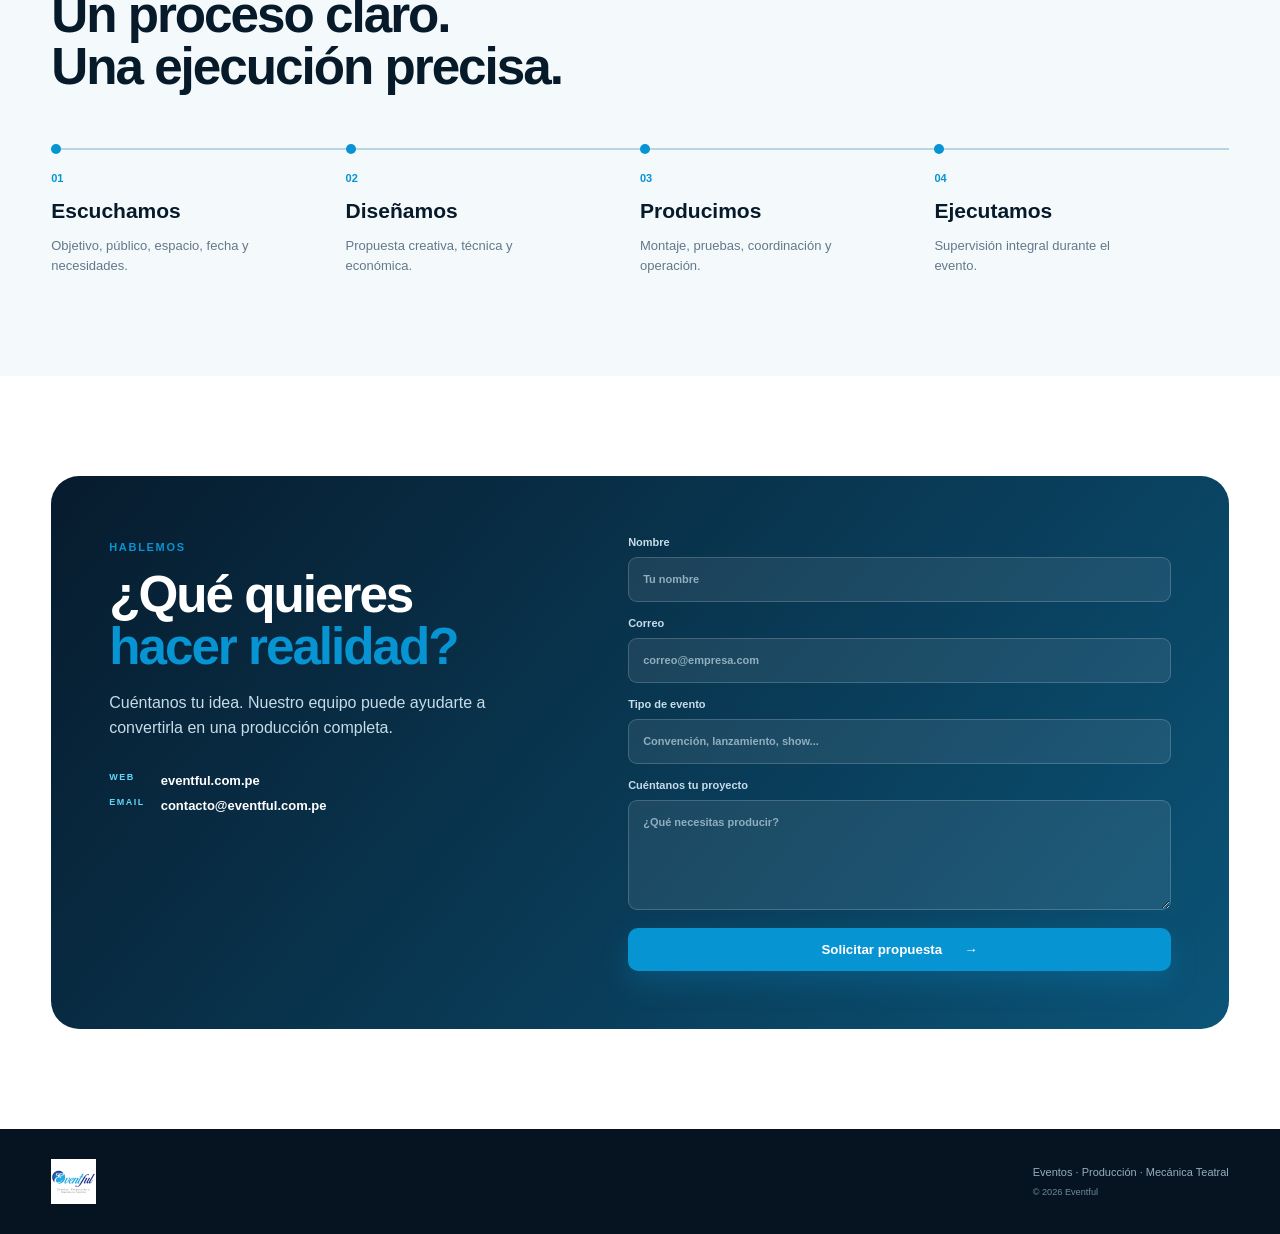
==== commit 4d70323f: "Update index.html" ====
--- a/index.html
+++ b/index.html
@@ -1,685 +1,202 @@
-<!DOCTYPE html>
+<!doctype html>
 <html lang="es">
 <head>
-<meta charset="UTF-8">
-<meta name="viewport" content="width=device-width, initial-scale=1.0">
-<meta name="description" content="Eventful - Producción de eventos, mecánica teatral y soluciones audiovisuales.">
+<meta charset="utf-8">
+<meta name="viewport" content="width=device-width, initial-scale=1">
 <title>Eventful | Producción de Eventos</title>
-
+<meta name="description" content="Eventful — Eventos, Producción y Mecánica Teatral">
 <style>
-:root{
-  --blue:#078bd0;
-  --blue2:#55c8f5;
-  --dark:#081827;
-  --navy:#0d2740;
-  --text:#526579;
-  --light:#f4f9fc;
-  --line:#e4edf3;
-  --white:#fff;
-}
-
+:root{--blue:#0794d2;--cyan:#63d6fa;--ink:#071a2a;--navy:#0a2942;--muted:#64788a;--line:#dce7ee;--soft:#f4f9fc}
 *{box-sizing:border-box;margin:0;padding:0}
 html{scroll-behavior:smooth}
-body{
-  font-family:Arial,Helvetica,sans-serif;
-  color:var(--text);
-  background:#fff;
-  line-height:1.6;
+body{font-family:Arial,Helvetica,sans-serif;color:var(--muted);background:#fff;line-height:1.55}
+a{text-decoration:none;color:inherit}
+.wrap{width:min(1180px,92%);margin:auto}
+
+header{position:fixed;z-index:100;top:0;left:0;right:0;height:78px;background:rgba(255,255,255,.96);border-bottom:1px solid var(--line);backdrop-filter:blur(12px)}
+.nav{height:78px;display:flex;align-items:center;justify-content:space-between}
+.logo{height:58px;width:auto;object-fit:contain}
+nav{display:flex;align-items:center;gap:31px;color:var(--ink);font-size:14px;font-weight:800}
+nav a:hover{color:var(--blue)}
+nav .cta{background:var(--blue);color:#fff;padding:11px 18px;border-radius:999px}
+.menu{display:none;border:0;background:none;font-size:28px;color:var(--ink)}
+
+.hero{min-height:100vh;padding:145px 0 80px;display:flex;align-items:center;position:relative;overflow:hidden;background:linear-gradient(130deg,#f8fcff 0%,#fff 55%,#eef8fd 100%)}
+.hero:after{content:"";position:absolute;width:620px;height:620px;border-radius:50%;right:-260px;top:40px;background:rgba(7,148,210,.12)}
+.hero-grid{display:grid;grid-template-columns:1fr 1fr;gap:70px;align-items:center;position:relative;z-index:2}
+.badge,.eyebrow{display:inline-flex;align-items:center;gap:8px;color:var(--blue);font-size:11px;font-weight:900;letter-spacing:1.7px;text-transform:uppercase}
+.badge{padding:8px 13px;background:#e7f7fd;border-radius:999px;margin-bottom:20px}
+.badge i{width:7px;height:7px;border-radius:50%;background:var(--blue)}
+h1{font-size:clamp(48px,6.3vw,80px);line-height:.94;letter-spacing:-4px;color:var(--ink);margin-bottom:25px}
+h1 em,h2 em{font-style:normal;color:var(--blue)}
+.hero-copy>p{max-width:620px;font-size:18px;margin-bottom:30px}
+.actions{display:flex;gap:13px;flex-wrap:wrap}
+.btn{display:inline-flex;align-items:center;justify-content:center;gap:22px;padding:14px 21px;border-radius:10px;font-weight:900}
+.primary{background:var(--blue);color:#fff;box-shadow:0 12px 28px rgba(7,148,210,.23)}
+.secondary{background:#fff;color:var(--ink);border:1px solid #cbdbe4}
+.stats{display:flex;gap:32px;margin-top:42px;padding-top:21px;border-top:1px solid var(--line)}
+.stats strong{display:block;font-size:23px;color:var(--ink)}
+.stats span{display:block;font-size:10px;text-transform:uppercase;letter-spacing:1px}
+
+.visual{height:500px;border-radius:28px;overflow:hidden;position:relative;padding:25px;color:#fff;background:linear-gradient(145deg,#061a2b,#0b5c83);box-shadow:0 30px 70px rgba(8,24,39,.17)}
+.visual:before{content:"";position:absolute;width:420px;height:420px;border-radius:50%;right:-170px;top:-150px;background:rgba(7,148,210,.34)}
+.vtop,.vbottom{position:relative;z-index:2;display:flex;justify-content:space-between;color:#9bd5e8;font-size:9px;font-weight:900;letter-spacing:1.5px}
+.vcenter{height:390px;display:flex;align-items:center;justify-content:center;flex-direction:column;position:relative;z-index:2}
+.ring{position:absolute;width:250px;height:250px;border-radius:50%;border:1px solid rgba(99,214,250,.3);box-shadow:0 0 0 35px rgba(99,214,250,.035),0 0 0 70px rgba(99,214,250,.025)}
+.word{font-size:62px;font-weight:900;font-style:italic;letter-spacing:-5px}.word span{color:var(--cyan)}
+.vline{width:85px;height:2px;background:var(--cyan);margin:13px 0}.vcenter small{font-size:8px;letter-spacing:1.5px;color:#b9ddea}
+
+section{padding:100px 0}
+.intro{background:#fff}
+.intro-grid{display:grid;grid-template-columns:1fr 1fr;gap:90px}
+h2{font-size:clamp(35px,4vw,54px);line-height:1.02;letter-spacing:-2px;color:var(--ink)}
+.intro p{font-size:18px;margin:22px 0}
+.link{color:var(--blue);font-weight:900}
+
+.services{background:var(--soft)}
+.head{display:flex;justify-content:space-between;align-items:end;gap:50px;margin-bottom:45px}
+.head>p{max-width:390px}
+.service-grid{display:grid;grid-template-columns:repeat(3,1fr);gap:16px}
+.service{min-height:265px;padding:28px;border:1px solid var(--line);border-radius:18px;background:#fff;position:relative;transition:.25s}
+.service:hover{transform:translateY(-5px);box-shadow:0 20px 45px rgba(8,24,39,.1)}
+.service.dark{background:var(--navy);border-color:var(--navy)}
+.num{position:absolute;right:25px;top:24px;font-size:11px;font-weight:900;color:#9aabb8}
+.icon{width:48px;height:48px;border-radius:13px;background:#eaf7fc;color:var(--blue);display:grid;place-items:center;font-size:22px;margin-bottom:28px}
+.dark .icon{background:rgba(99,214,250,.1);color:var(--cyan)}
+.service h3{font-size:20px;color:var(--ink);margin-bottom:8px}.dark h3{color:#fff}
+.service p{font-size:13px;margin-bottom:20px}.service a{font-size:12px;color:var(--blue);font-weight:900}.dark a{color:var(--cyan)}
+
+.experience{background:#fff}
+.exp-grid{display:grid;grid-template-columns:1.35fr 1fr 1fr;gap:16px;margin-top:45px}
+.exp{height:390px;border-radius:20px;overflow:hidden;position:relative;background:linear-gradient(145deg,#071a2b,#0b5578)}
+.exp:first-child{height:455px}
+.exp.stage{background:radial-gradient(circle at center,rgba(99,214,250,.18),transparent 30%),linear-gradient(145deg,#071a2b,#0b5578);display:flex;align-items:center;justify-content:center}
+.stage-word{font-size:70px;line-height:.8;color:#fff;font-weight:900;letter-spacing:-5px;text-align:center}.stage-word small{display:block;font-size:12px;letter-spacing:5px;color:#8ed8ef;margin-bottom:13px}
+.lights{background:radial-gradient(circle at 25% 25%,rgba(99,214,250,.32),transparent 8%),radial-gradient(circle at 75% 65%,rgba(7,148,210,.42),transparent 10%),linear-gradient(145deg,#061a2b,#0b4e6d)}
+.motion{background:linear-gradient(120deg,transparent 38%,rgba(99,214,250,.35) 39%,transparent 41%),linear-gradient(145deg,#071a2b,#0b5c83)}
+.caption{position:absolute;left:16px;right:16px;bottom:16px;padding:15px;border-radius:12px;background:rgba(4,18,30,.8);color:#fff}.caption small{display:block;color:var(--cyan);font-size:9px;font-weight:900;letter-spacing:1.4px}.caption b{font-size:15px}
+.note{text-align:center;margin-top:16px;font-size:11px;color:#8999a7}
+
+.process{background:var(--soft)}
+.process-grid{display:grid;grid-template-columns:repeat(4,1fr);margin-top:55px}
+.step{padding:0 24px 0 0;border-top:2px solid #b8d5e3;position:relative}.step:before{content:"";position:absolute;top:-6px;left:0;width:10px;height:10px;border-radius:50%;background:var(--blue)}
+.step span{display:block;margin-top:20px;color:var(--blue);font-size:11px;font-weight:900}.step h3{color:var(--ink);font-size:21px;margin:8px 0}.step p{font-size:13px;max-width:210px}
+
+.contact{padding:100px 0}
+.contact-box{display:grid;grid-template-columns:.9fr 1.1fr;gap:75px;padding:58px;border-radius:28px;background:linear-gradient(130deg,#071b2d,#0b5478);color:#c6dce8}
+.contact h2{color:#fff;margin:10px 0 18px}.contact-copy>p{max-width:430px}.contact-info{display:grid;grid-template-columns:auto 1fr;gap:5px 16px;margin-top:30px}.contact-info span{font-size:9px;letter-spacing:1.5px;color:var(--cyan);font-weight:900}.contact-info b{font-size:13px;color:#fff}
+form{display:grid;gap:13px}label{font-size:11px;font-weight:800;color:#c6dce8}input,textarea{width:100%;margin-top:6px;padding:13px 14px;border-radius:9px;border:1px solid rgba(255,255,255,.18);background:rgba(255,255,255,.08);color:#fff;font:inherit;outline:0}input::placeholder,textarea::placeholder{color:#91aebd}textarea{min-height:110px;resize:vertical}form .btn{border:0;cursor:pointer}
+
+.whatsapp{position:fixed;right:22px;bottom:22px;z-index:120;padding:13px 18px;border-radius:999px;background:#25D366;color:#fff;font-size:13px;font-weight:900;box-shadow:0 12px 30px rgba(0,0,0,.2)}
+footer{background:#061421;padding:30px 0;color:#94adbc}.footer{display:flex;align-items:center;justify-content:space-between}.footer img{height:45px;width:auto}.footer-text{font-size:11px}.footer-text small{display:block;margin-top:4px;color:#6f8999}
+
+@media(max-width:900px){
+ nav{display:none}.menu{display:block}nav.open{display:flex;position:absolute;top:78px;left:0;right:0;background:#fff;padding:20px 5%;flex-direction:column;align-items:stretch;box-shadow:0 20px 35px rgba(8,24,39,.1)}
+ .hero-grid,.intro-grid,.contact-box{grid-template-columns:1fr}.service-grid{grid-template-columns:1fr 1fr}.exp-grid{grid-template-columns:1fr 1fr}.exp:first-child{grid-column:1/-1}.process-grid{grid-template-columns:1fr 1fr;gap:35px}.head{display:block}.head>p{margin-top:20px}.contact-box{gap:45px}
 }
-a{text-decoration:none;color:inherit}
-
-.container{
-  width:min(1120px,92%);
-  margin:0 auto;
-}
-
-/* HEADER */
-header{
-  position:fixed;
-  top:0;
-  left:0;
-  right:0;
-  height:78px;
-  z-index:100;
-  background:rgba(255,255,255,.97);
-  border-bottom:1px solid var(--line);
-  box-shadow:0 4px 20px rgba(8,24,39,.05);
-}
-.nav{
-  height:78px;
-  display:flex;
-  align-items:center;
-  justify-content:space-between;
-}
-.logo{
-  width:auto;
-  height:56px;
-  display:block;
-}
-nav{
-  display:flex;
-  align-items:center;
-  gap:28px;
-  font-size:14px;
-  font-weight:800;
-  color:var(--navy);
-}
-nav a:hover{color:var(--blue)}
-.nav-cta{
-  color:#fff!important;
-  background:var(--blue);
-  padding:11px 18px;
-  border-radius:999px;
-}
-.menu{
-  display:none;
-  border:0;
-  background:#fff;
-  color:var(--navy);
-  font-size:25px;
-  cursor:pointer;
-}
-
-/* HERO */
-.hero{
-  min-height:94vh;
-  padding:145px 0 80px;
-  display:flex;
-  align-items:center;
-  background:
-    radial-gradient(circle at 82% 25%,rgba(7,139,208,.16),transparent 30%),
-    linear-gradient(135deg,#f7fcff 0%,#fff 58%,#eef8fd 100%);
-}
-.hero-grid{
-  display:grid;
-  grid-template-columns:1.08fr .92fr;
-  gap:60px;
-  align-items:center;
-}
-.eyebrow{
-  display:inline-block;
-  background:#e6f6fd;
-  color:#087eb8;
-  padding:7px 13px;
-  border-radius:999px;
-  margin-bottom:18px;
-  font-size:12px;
-  font-weight:900;
-  letter-spacing:1.4px;
-  text-transform:uppercase;
-}
-h1{
-  color:var(--dark);
-  font-size:clamp(44px,6vw,76px);
-  line-height:.98;
-  letter-spacing:-3px;
-  margin-bottom:24px;
-}
-h1 span{color:var(--blue)}
-.hero-text{
-  max-width:650px;
-  font-size:18px;
-  margin-bottom:30px;
-}
-.buttons{
-  display:flex;
-  flex-wrap:wrap;
-  gap:14px;
-}
-.btn{
-  display:inline-flex;
-  justify-content:center;
-  align-items:center;
-  padding:14px 22px;
-  border-radius:10px;
-  font-weight:800;
-  border:0;
-  cursor:pointer;
-}
-.btn-primary{
-  color:#fff;
-  background:var(--blue);
-  box-shadow:0 10px 25px rgba(7,139,208,.22);
-}
-.btn-outline{
-  color:var(--navy);
-  background:#fff;
-  border:1px solid #cbd9e3;
-}
-.hero-card{
-  min-height:460px;
-  padding:35px;
-  position:relative;
-  overflow:hidden;
-  border-radius:28px;
-  display:flex;
-  align-items:flex-end;
-  background:linear-gradient(145deg,#092039,#0b5b82);
-  box-shadow:0 20px 50px rgba(8,24,39,.15);
-}
-.hero-card:before{
-  content:"";
-  position:absolute;
-  width:350px;height:350px;
-  border-radius:50%;
-  top:-130px;right:-120px;
-  background:rgba(7,139,208,.42);
-}
-.stage{
-  position:absolute;
-  left:35px;right:35px;top:42px;
-  height:215px;
-  border:1px solid rgba(255,255,255,.18);
-  border-radius:20px;
-  display:flex;
-  align-items:center;
-  justify-content:center;
-  background:rgba(255,255,255,.06);
-}
-.stage-mark{
-  color:#fff;
-  font-size:48px;
-  font-weight:900;
-  font-style:italic;
-  letter-spacing:-3px;
-}
-.stage-mark span{color:var(--blue2)}
-.card-content{
-  position:relative;
-  z-index:2;
-  color:#fff;
-}
-.card-content strong{
-  display:block;
-  font-size:25px;
-  margin-bottom:7px;
-}
-.card-content p{color:#cce8f4;font-size:14px}
-
-/* GENERAL */
-section{padding:95px 0}
-.kicker{
-  color:var(--blue);
-  font-size:12px;
-  font-weight:900;
-  letter-spacing:1.8px;
-  text-transform:uppercase;
-  margin-bottom:9px;
-}
-.section-head{
-  max-width:680px;
-  margin-bottom:45px;
-}
-h2{
-  color:var(--dark);
-  font-size:clamp(34px,4vw,50px);
-  line-height:1.05;
-  letter-spacing:-1.5px;
-  margin-bottom:14px;
-}
-.section-head p{color:#657689}
-
-/* SERVICES */
-.service-grid{
-  display:grid;
-  grid-template-columns:repeat(3,1fr);
-  gap:20px;
-}
-.service{
-  padding:30px;
-  background:#fff;
-  border:1px solid var(--line);
-  border-radius:18px;
-  transition:.25s;
-}
-.service:hover{
-  transform:translateY(-5px);
-  box-shadow:0 18px 45px rgba(8,24,39,.11);
-  border-color:#bfe4f3;
-}
-.icon{
-  width:50px;height:50px;
-  border-radius:14px;
-  display:grid;
-  place-items:center;
-  margin-bottom:18px;
-  background:#eaf7fc;
-  color:var(--blue);
-  font-size:24px;
-}
-.service h3{color:var(--dark);font-size:20px;margin-bottom:8px}
-.service p{font-size:14px;color:#66788b}
-
-/* ABOUT */
-.about{background:var(--light)}
-.about-grid{
-  display:grid;
-  grid-template-columns:.9fr 1.1fr;
-  gap:70px;
-  align-items:center;
-}
-.about-panel{
-  padding:42px;
-  border-radius:25px;
-  color:#fff;
-  background:var(--navy);
-  box-shadow:0 18px 45px rgba(8,24,39,.12);
-}
-.about-panel .big{
-  color:#63d0ff;
-  font-size:58px;
-  font-weight:900;
-  line-height:1;
-}
-.about-panel h3{font-size:24px;margin:10px 0}
-.about-panel p{font-size:14px;color:#c8dce9}
-.checks{display:grid;gap:16px;margin-top:25px}
-.check{display:flex;gap:12px}
-.check b{color:var(--blue);font-size:20px}
-.check strong{display:block;color:var(--dark)}
-.check span{font-size:14px;color:#68798a}
-
-/* GALLERY */
-.gallery{background:#f8fbfd}
-.gallery-grid{
-  display:grid;
-  grid-template-columns:repeat(3,1fr);
-  gap:18px;
-}
-.gallery-item{
-  position:relative;
-  overflow:hidden;
-  aspect-ratio:16/10;
-  border-radius:18px;
-  background:#0d2740;
-}
-.gallery-item img{
-  display:block;
-  width:100%;
-  height:100%;
-  object-fit:cover;
-  transition:.35s;
-}
-.gallery-item:hover img{transform:scale(1.04)}
-.gallery-item span{
-  position:absolute;
-  left:14px;
-  bottom:14px;
-  padding:7px 11px;
-  border-radius:8px;
-  background:rgba(8,24,39,.78);
-  color:#fff;
-  font-size:12px;
-  font-weight:800;
-}
-
-/* PROCESS */
-.process-grid{
-  display:grid;
-  grid-template-columns:repeat(4,1fr);
-  gap:18px;
-}
-.step{
-  padding:25px;
-  border-top:3px solid var(--blue);
-  background:#f9fbfd;
-  border-radius:0 0 15px 15px;
-}
-.step .num{
-  color:var(--blue);
-  font-size:12px;
-  font-weight:900;
-  letter-spacing:1px;
-}
-.step h3{color:var(--dark);margin:11px 0 6px}
-.step p{font-size:13px;color:#718092}
-
-/* CTA */
-.cta{padding:80px 0}
-.cta-box{
-  padding:55px;
-  border-radius:28px;
-  display:flex;
-  align-items:center;
-  justify-content:space-between;
-  gap:35px;
-  background:linear-gradient(120deg,#092038,#0b5c84);
-}
-.cta-box h2{color:#fff}
-.cta-box p{color:#cce6f2;margin-top:8px}
-.cta-box .btn{background:#fff;color:#0a4260;white-space:nowrap}
-
-/* CONTACT */
-.contact{background:#f5f9fc}
-.contact-grid{
-  display:grid;
-  grid-template-columns:1fr 1fr;
-  gap:28px;
-}
-.contact-card{
-  padding:30px;
-  background:#fff;
-  border:1px solid var(--line);
-  border-radius:18px;
-}
-.contact-item{
-  padding:17px 0;
-  border-bottom:1px solid #edf2f5;
-}
-.contact-item:last-child{border-bottom:0}
-.contact-item small{
-  display:block;
-  color:#7a8a9b;
-  font-size:10px;
-  font-weight:900;
-  letter-spacing:1.2px;
-  text-transform:uppercase;
-}
-.contact-item strong{color:var(--dark);font-size:16px}
-form{display:grid;gap:13px}
-input,textarea{
-  width:100%;
-  padding:13px 14px;
-  border:1px solid #d9e4eb;
-  border-radius:10px;
-  font:inherit;
-  outline:none;
-}
-input:focus,textarea:focus{
-  border-color:var(--blue);
-  box-shadow:0 0 0 3px rgba(7,139,208,.1);
-}
-textarea{min-height:130px;resize:vertical}
-
-/* WHATSAPP + FOOTER */
-.whatsapp{
-  position:fixed;
-  right:22px;
-  bottom:22px;
-  z-index:90;
-  padding:13px 18px;
-  border-radius:999px;
-  color:#fff;
-  background:#25D366;
-  font-weight:900;
-  box-shadow:0 10px 25px rgba(0,0,0,.2);
-}
-footer{
-  padding:28px 0;
-  background:#071725;
-  color:#a9bfce;
-}
-.footer-inner{
-  display:flex;
-  align-items:center;
-  justify-content:space-between;
-  gap:20px;
-}
-.footer-logo{height:42px;filter:brightness(0) invert(1);opacity:.9}
-
-/* MOBILE */
-@media(max-width:900px){
-  .hero-grid{grid-template-columns:1fr;gap:35px}
-  .hero-card{min-height:390px}
-  .service-grid{grid-template-columns:repeat(2,1fr)}
-  .gallery-grid{grid-template-columns:repeat(2,1fr)}
-  .process-grid{grid-template-columns:repeat(2,1fr)}
-  .about-grid{grid-template-columns:1fr;gap:40px}
-  .contact-grid{grid-template-columns:1fr}
-  nav{display:none}
-  .menu{display:block}
-}
-
 @media(max-width:600px){
-  header,.nav{height:70px}
-  .logo{height:51px}
-  .hero{padding:115px 0 65px}
-  h1{letter-spacing:-2px}
-  section{padding:70px 0}
-  .service-grid,.gallery-grid,.process-grid{grid-template-columns:1fr}
-  .hero-card{min-height:340px;padding:25px}
-  .stage{left:25px;right:25px;top:30px;height:165px}
-  .stage-mark{font-size:35px}
-  .cta-box{display:block;padding:38px}
-  .cta-box .btn{margin-top:24px}
-  .footer-inner{flex-direction:column;align-items:flex-start}
-  .whatsapp{right:14px;bottom:14px}
+ .hero{padding-top:120px}.logo{height:51px}h1{letter-spacing:-2.5px}.stats{gap:18px}.visual{height:390px}.vcenter{height:285px}.word{font-size:44px}.service-grid,.exp-grid,.process-grid{grid-template-columns:1fr}.exp:first-child{grid-column:auto}.exp,.exp:first-child{height:340px}.contact-box{padding:35px 25px}.footer{display:block}.footer-text{margin-top:15px}.whatsapp{right:14px;bottom:14px}
 }
 </style>
 </head>
-
 <body>
 
 <header>
-  <div class="container nav">
-    <a href="#inicio">
-      <img class="logo" src="logo.png" alt="Eventful">
-    </a>
-
-    <nav id="mainNav">
-      <a href="#inicio">Inicio</a>
-      <a href="#servicios">Servicios</a>
-      <a href="#nosotros">Nosotros</a>
-      <a href="#eventos">Eventos</a>
-      <a href="#contacto" class="nav-cta">Cotizar evento</a>
-    </nav>
-
-    <button class="menu" onclick="toggleMenu()" aria-label="Abrir menú">☰</button>
-  </div>
+<div class="wrap nav">
+<a href="#inicio"><img class="logo" src="[data-uri] " alt="Eventful"></a>
+<button class="menu" id="menuBtn">☰</button>
+<nav id="nav">
+<a href="#inicio">Inicio</a><a href="#servicios">Servicios</a><a href="#experiencia">Experiencia</a><a href="#proceso">Proceso</a><a class="cta" href="#contacto">Solicitar propuesta</a>
+</nav>
+</div>
 </header>
 
 <main>
-
 <section class="hero" id="inicio">
-  <div class="container hero-grid">
-    <div>
-      <div class="eyebrow">Eventos · Producción · Mecánica Teatral</div>
-      <h1>Convertimos tus ideas en <span>experiencias.</span></h1>
-      <p class="hero-text">
-        Producción integral de eventos con planificación, montaje, tecnología
-        y ejecución técnica para que cada detalle suceda como lo imaginaste.
-      </p>
-      <div class="buttons">
-        <a class="btn btn-primary" href="#contacto">Solicitar cotización</a>
-        <a class="btn btn-outline" href="#servicios">Ver servicios</a>
-      </div>
-    </div>
-
-    <div class="hero-card">
-      <div class="stage">
-        <div class="stage-mark">Event<span>ful</span></div>
-      </div>
-      <div class="card-content">
-        <strong>Producción que se siente.</strong>
-        <p>Diseñamos y ejecutamos eventos corporativos, institucionales, sociales y experiencias especiales.</p>
-      </div>
-    </div>
-  </div>
-</section>
-
-<section id="servicios">
-  <div class="container">
-    <div class="section-head">
-      <div class="kicker">Nuestros servicios</div>
-      <h2>Todo lo que tu evento necesita.</h2>
-      <p>Un solo equipo para planificar, producir y operar cada etapa.</p>
-    </div>
-
-    <div class="service-grid">
-      <article class="service"><div class="icon">✦</div><h3>Producción integral</h3><p>Planificación, coordinación de proveedores, logística y supervisión general.</p></article>
-      <article class="service"><div class="icon">◈</div><h3>Escenografía & montaje</h3><p>Diseño de espacios, estructuras, escenarios, ambientación y montaje técnico.</p></article>
-      <article class="service"><div class="icon">◉</div><h3>Audio, video & luces</h3><p>Soluciones audiovisuales para presentaciones, shows, conferencias y activaciones.</p></article>
-      <article class="service"><div class="icon">↗</div><h3>Mecánica teatral</h3><p>Diseño y operación de sistemas de movimiento, rigging y elementos escénicos.</p></article>
-      <article class="service"><div class="icon">⌁</div><h3>Eventos corporativos</h3><p>Lanzamientos, convenciones, ceremonias, reuniones y activaciones.</p></article>
-      <article class="service"><div class="icon">★</div><h3>Experiencias especiales</h3><p>Propuestas creativas y producción personalizada para eventos únicos.</p></article>
-    </div>
-  </div>
-</section>
-
-<section class="about" id="nosotros">
-  <div class="container about-grid">
-    <div class="about-panel">
-      <div class="big">360°</div>
-      <h3>Producción de principio a fin</h3>
-      <p>Integramos creatividad, operación y técnica para que tengas un único aliado durante todo el proyecto.</p>
-    </div>
-
-    <div>
-      <div class="kicker">Por qué Eventful</div>
-      <h2>Precisión detrás de cada gran momento.</h2>
-      <p>Nos enfocamos en que la experiencia final sea impecable, mientras nuestro equipo se encarga de la complejidad detrás del escenario.</p>
-
-      <div class="checks">
-        <div class="check"><b>✓</b><div><strong>Planificación detallada</strong><span>Definimos tiempos, responsables, recursos y necesidades técnicas.</span></div></div>
-        <div class="check"><b>✓</b><div><strong>Equipo especializado</strong><span>Coordinación entre producción, técnica, montaje y operación.</span></div></div>
-        <div class="check"><b>✓</b><div><strong>Ejecución en vivo</strong><span>Supervisión y respuesta rápida durante cada momento del evento.</span></div></div>
-      </div>
-    </div>
-  </div>
-</section>
-
-<section class="gallery" id="eventos">
-  <div class="container">
-    <div class="section-head">
-      <div class="kicker">Eventos y trabajos</div>
-      <h2>Lo que sucede detrás del escenario.</h2>
-      <p>Reemplaza estas imágenes de ejemplo por fotografías reales de Eventful.</p>
-    </div>
-
-    <div class="gallery-grid">
-      <div class="gallery-item"><img src="evento-1.svg" alt="Producción de eventos"><span>Producción</span></div>
-      <div class="gallery-item"><img src="evento-2.svg" alt="Escenografía y montaje"><span>Escenografía</span></div>
-      <div class="gallery-item"><img src="evento-3.svg" alt="Audio, video e iluminación"><span>Audio & Video</span></div>
-    </div>
-  </div>
-</section>
-
-<section id="proceso">
-  <div class="container">
-    <div class="section-head">
-      <div class="kicker">Cómo trabajamos</div>
-      <h2>De la idea al aplauso.</h2>
-      <p>Un proceso claro para que tengas control y tranquilidad.</p>
-    </div>
-
-    <div class="process-grid">
-      <div class="step"><div class="num">01 / IDEA</div><h3>Escuchamos</h3><p>Entendemos objetivo, público, espacio, presupuesto y concepto.</p></div>
-      <div class="step"><div class="num">02 / DISEÑO</div><h3>Proponemos</h3><p>Construimos la propuesta creativa, técnica y operativa.</p></div>
-      <div class="step"><div class="num">03 / PRODUCCIÓN</div><h3>Montamos</h3><p>Coordinamos proveedores, equipos, estructuras, pruebas y personal.</p></div>
-      <div class="step"><div class="num">04 / EVENTO</div><h3>Ejecutamos</h3><p>Operamos y supervisamos para que todo ocurra en el momento exacto.</p></div>
-    </div>
-  </div>
-</section>
-
-<section class="cta">
-  <div class="container">
-    <div class="cta-box">
-      <div>
-        <h2>¿Tienes un evento en mente?</h2>
-        <p>Cuéntanos qué quieres lograr y preparemos una propuesta a la medida.</p>
-      </div>
-      <a class="btn" href="#contacto">Hablemos de tu evento →</a>
-    </div>
-  </div>
+<div class="wrap hero-grid">
+<div class="hero-copy">
+<div class="badge"><i></i> Producción de eventos</div>
+<h1>Hacemos que cada<br><em>momento</em> suceda.</h1>
+<p>Producción integral, tecnología, escenografía y mecánica teatral para crear experiencias que se recuerdan.</p>
+<div class="actions"><a class="btn primary" href="#contacto">Quiero cotizar <b>→</b></a><a class="btn secondary" href="#servicios">Conocer servicios</a></div>
+<div class="stats"><div><strong>360°</strong><span>Producción integral</span></div><div><strong>01</strong><span>Equipo especializado</span></div><div><strong>∞</strong><span>Posibilidades</span></div></div>
+</div>
+<div class="visual">
+<div class="vtop"><span>EVENTFUL</span><span>PRODUCCIÓN</span></div>
+<div class="vcenter"><div class="ring"></div><div class="word">Event<span>ful</span></div><div class="vline"></div><small>EVENTOS · PRODUCCIÓN · MECÁNICA TEATRAL</small></div>
+<div class="vbottom"><span>IDEA</span><span>DISEÑO</span><span>PRODUCCIÓN</span><span>EVENTO</span></div>
+</div>
+</div>
+</section>
+
+<section class="intro">
+<div class="wrap intro-grid">
+<div><div class="eyebrow">Una producción. Un equipo.</div><h2>Tu evento empieza mucho antes de que se abra el telón.</h2></div>
+<div><p>En Eventful conectamos creatividad, producción y operación técnica para convertir una idea en una experiencia ejecutada con precisión.</p><a class="link" href="#contacto">Hablemos de tu proyecto ↗</a></div>
+</div>
+</section>
+
+<section class="services" id="servicios">
+<div class="wrap">
+<div class="head"><div><div class="eyebrow">Lo que hacemos</div><h2>Producción detrás<br>de grandes experiencias.</h2></div><p>Soluciones integrales para eventos corporativos, institucionales, sociales y experiencias de marca.</p></div>
+<div class="service-grid">
+<article class="service"><span class="num">01</span><div class="icon">✦</div><h3>Producción integral</h3><p>Planificación, coordinación, logística, proveedores y supervisión general.</p><a href="#contacto">Ver servicio →</a></article>
+<article class="service"><span class="num">02</span><div class="icon">◇</div><h3>Escenografía & montaje</h3><p>Escenarios, estructuras, ambientación y montaje técnico de espacios.</p><a href="#contacto">Ver servicio →</a></article>
+<article class="service"><span class="num">03</span><div class="icon">◉</div><h3>Audio, video & luces</h3><p>Soluciones audiovisuales para conferencias, shows, lanzamientos y activaciones.</p><a href="#contacto">Ver servicio →</a></article>
+<article class="service"><span class="num">04</span><div class="icon">↗</div><h3>Mecánica teatral</h3><p>Sistemas de movimiento, rigging y operación de elementos escénicos.</p><a href="#contacto">Ver servicio →</a></article>
+<article class="service"><span class="num">05</span><div class="icon">◎</div><h3>Eventos corporativos</h3><p>Convenciones, ceremonias, lanzamientos, reuniones y experiencias de marca.</p><a href="#contacto">Ver servicio →</a></article>
+<article class="service dark"><span class="num">06</span><div class="icon">★</div><h3>Experiencias especiales</h3><p>Conceptos y producciones personalizadas para proyectos que necesitan algo diferente.</p><a href="#contacto">Crear experiencia →</a></article>
+</div>
+</div>
+</section>
+
+<section class="experience" id="experiencia">
+<div class="wrap">
+<div class="head"><div><div class="eyebrow">Nuestra experiencia</div><h2>Del backstage<br>al <em>momento.</em></h2></div><p>La precisión técnica no se ve. Se siente cuando todo ocurre exactamente como debe.</p></div>
+<div class="exp-grid">
+<div class="exp stage"><div class="stage-word"><small>EVENT</small>READY</div><div class="caption"><small>01 — PRODUCCIÓN</small><b>Todo comienza con una idea.</b></div></div>
+<div class="exp lights"><div class="caption"><small>02 — TÉCNICA</small><b>Controlamos cada detalle.</b></div></div>
+<div class="exp motion"><div class="caption"><small>03 — EJECUCIÓN</small><b>El momento sucede.</b></div></div>
+</div>
+<div class="note">Las imágenes son composiciones temporales. Reemplázalas por fotografías reales de Eventful.</div>
+</div>
+</section>
+
+<section class="process" id="proceso">
+<div class="wrap">
+<div class="eyebrow">Cómo trabajamos</div><h2>Un proceso claro.<br>Una ejecución precisa.</h2>
+<div class="process-grid">
+<div class="step"><span>01</span><h3>Escuchamos</h3><p>Objetivo, público, espacio, fecha y necesidades.</p></div>
+<div class="step"><span>02</span><h3>Diseñamos</h3><p>Propuesta creativa, técnica y económica.</p></div>
+<div class="step"><span>03</span><h3>Producimos</h3><p>Montaje, pruebas, coordinación y operación.</p></div>
+<div class="step"><span>04</span><h3>Ejecutamos</h3><p>Supervisión integral durante el evento.</p></div>
+</div>
+</div>
 </section>
 
 <section class="contact" id="contacto">
-  <div class="container">
-    <div class="section-head">
-      <div class="kicker">Contacto</div>
-      <h2>Hagamos que suceda.</h2>
-      <p>Completa el formulario para solicitar información.</p>
-    </div>
-
-    <div class="contact-grid">
-      <div class="contact-card">
-        <div class="contact-item"><small>Empresa</small><strong>Eventful</strong></div>
-        <div class="contact-item"><small>Especialidad</small><strong>Producción de eventos y mecánica teatral</strong></div>
-        <div class="contact-item"><small>Web</small><strong>eventful.com.pe</strong></div>
-        <div class="contact-item"><small>Email</small><strong>contacto@eventful.com.pe</strong></div>
-      </div>
-
-      <div class="contact-card">
-        <form onsubmit="sendForm(event)">
-          <input id="name" type="text" placeholder="Nombre" required>
-          <input id="email" type="email" placeholder="Correo electrónico" required>
-          <input id="phone" type="tel" placeholder="Teléfono / WhatsApp" required>
-          <input id="event" type="text" placeholder="Tipo de evento">
-          <input id="date" type="date">
-          <textarea id="message" placeholder="Cuéntanos sobre tu evento" required></textarea>
-          <button class="btn btn-primary" type="submit">Enviar solicitud</button>
-        </form>
-      </div>
-    </div>
-  </div>
-</section>
-
+<div class="wrap contact-box">
+<div class="contact-copy"><div class="eyebrow">Hablemos</div><h2>¿Qué quieres<br><em>hacer realidad?</em></h2><p>Cuéntanos tu idea. Nuestro equipo puede ayudarte a convertirla en una producción completa.</p>
+<div class="contact-info"><span>WEB</span><b>eventful.com.pe</b><span>EMAIL</span><b>contacto@eventful.com.pe</b></div></div>
+<form id="form"><label>Nombre<input id="name" required placeholder="Tu nombre"></label><label>Correo<input id="email" type="email" required placeholder="correo@empresa.com"></label><label>Tipo de evento<input id="event" placeholder="Convención, lanzamiento, show..."></label><label>Cuéntanos tu proyecto<textarea id="message" required placeholder="¿Qué necesitas producir?"></textarea></label><button class="btn primary" type="submit">Solicitar propuesta <b>→</b></button></form>
+</div>
+</section>
 </main>
 
-<a class="whatsapp" href="https://wa.me/51999999999" target="_blank" rel="noopener">WhatsApp</a>
-
-<footer>
-  <div class="container footer-inner">
-    <img class="footer-logo" src="logo.png" alt="Eventful">
-    <span>© <span id="year"></span> Eventful. Producción de eventos.</span>
-  </div>
-</footer>
+<a class="whatsapp" href="https://wa.me/51999999999" target="_blank">WhatsApp ↗</a>
+
+<footer><div class="wrap footer"><img class="logo" src="[data-uri] " alt="Eventful"><div class="footer-text">Eventos · Producción · Mecánica Teatral<small>© <span id="year"></span> Eventful</small></div></div></footer>
 
 <script>
-document.getElementById("year").textContent = new Date().getFullYear();
-
-function toggleMenu(){
-  const nav = document.getElementById("mainNav");
-  if(nav.style.display === "flex"){
-    nav.style.display = "";
-    nav.style.position = "";
-    nav.style.top = "";
-    nav.style.left = "";
-    nav.style.right = "";
-    nav.style.padding = "";
-    nav.style.background = "";
-    nav.style.flexDirection = "";
-    nav.style.alignItems = "";
-  }else{
-    nav.style.display = "flex";
-    nav.style.position = "absolute";
-    nav.style.top = "70px";
-    nav.style.left = "0";
-    nav.style.right = "0";
-    nav.style.padding = "20px 6%";
-    nav.style.background = "#fff";
-    nav.style.flexDirection = "column";
-    nav.style.alignItems = "stretch";
-    nav.style.boxShadow = "0 15px 30px rgba(8,24,39,.10)";
-  }
-}
-
-function sendForm(e){
-  e.preventDefault();
-
-  const name = document.getElementById("name").value;
-  const email = document.getElementById("email").value;
-  const phone = document.getElementById("phone").value;
-  const eventType = document.getElementById("event").value || "Evento";
-  const date = document.getElementById("date").value || "Por definir";
-  const message = document.getElementById("message").value;
-
-  const subject = encodeURIComponent("Solicitud de cotización - " + eventType);
-  const body = encodeURIComponent(
-    "Hola Eventful,\n\n" +
-    "Nombre: " + name + "\n" +
-    "Correo: " + email + "\n" +
-    "Teléfono: " + phone + "\n" +
-    "Tipo de evento: " + eventType + "\n" +
-    "Fecha: " + date + "\n\n" +
-    "Detalles:\n" + message
-  );
-
-  window.location.href =
-    "mailto:contacto@eventful.com.pe?subject=" + subject + "&body=" + body;
-}
+document.getElementById('year').textContent=new Date().getFullYear();
+const nav=document.getElementById('nav');
+document.getElementById('menuBtn').onclick=()=>nav.classList.toggle('open');
+nav.querySelectorAll('a').forEach(a=>a.onclick=()=>nav.classList.remove('open'));
+document.getElementById('form').onsubmit=function(e){
+e.preventDefault();
+const n=document.getElementById('name').value,m=document.getElementById('email').value,ev=document.getElementById('event').value||'Evento',msg=document.getElementById('message').value;
+location.href='mailto:contacto@eventful.com.pe?subject='+encodeURIComponent('Solicitud de propuesta - '+ev)+'&body='+encodeURIComponent('Hola Eventful,\n\nNombre: '+n+'\nCorreo: '+m+'\nTipo de evento: '+ev+'\n\nProyecto:\n'+msg);
+};
 </script>
-
 </body>
 </html>
-
